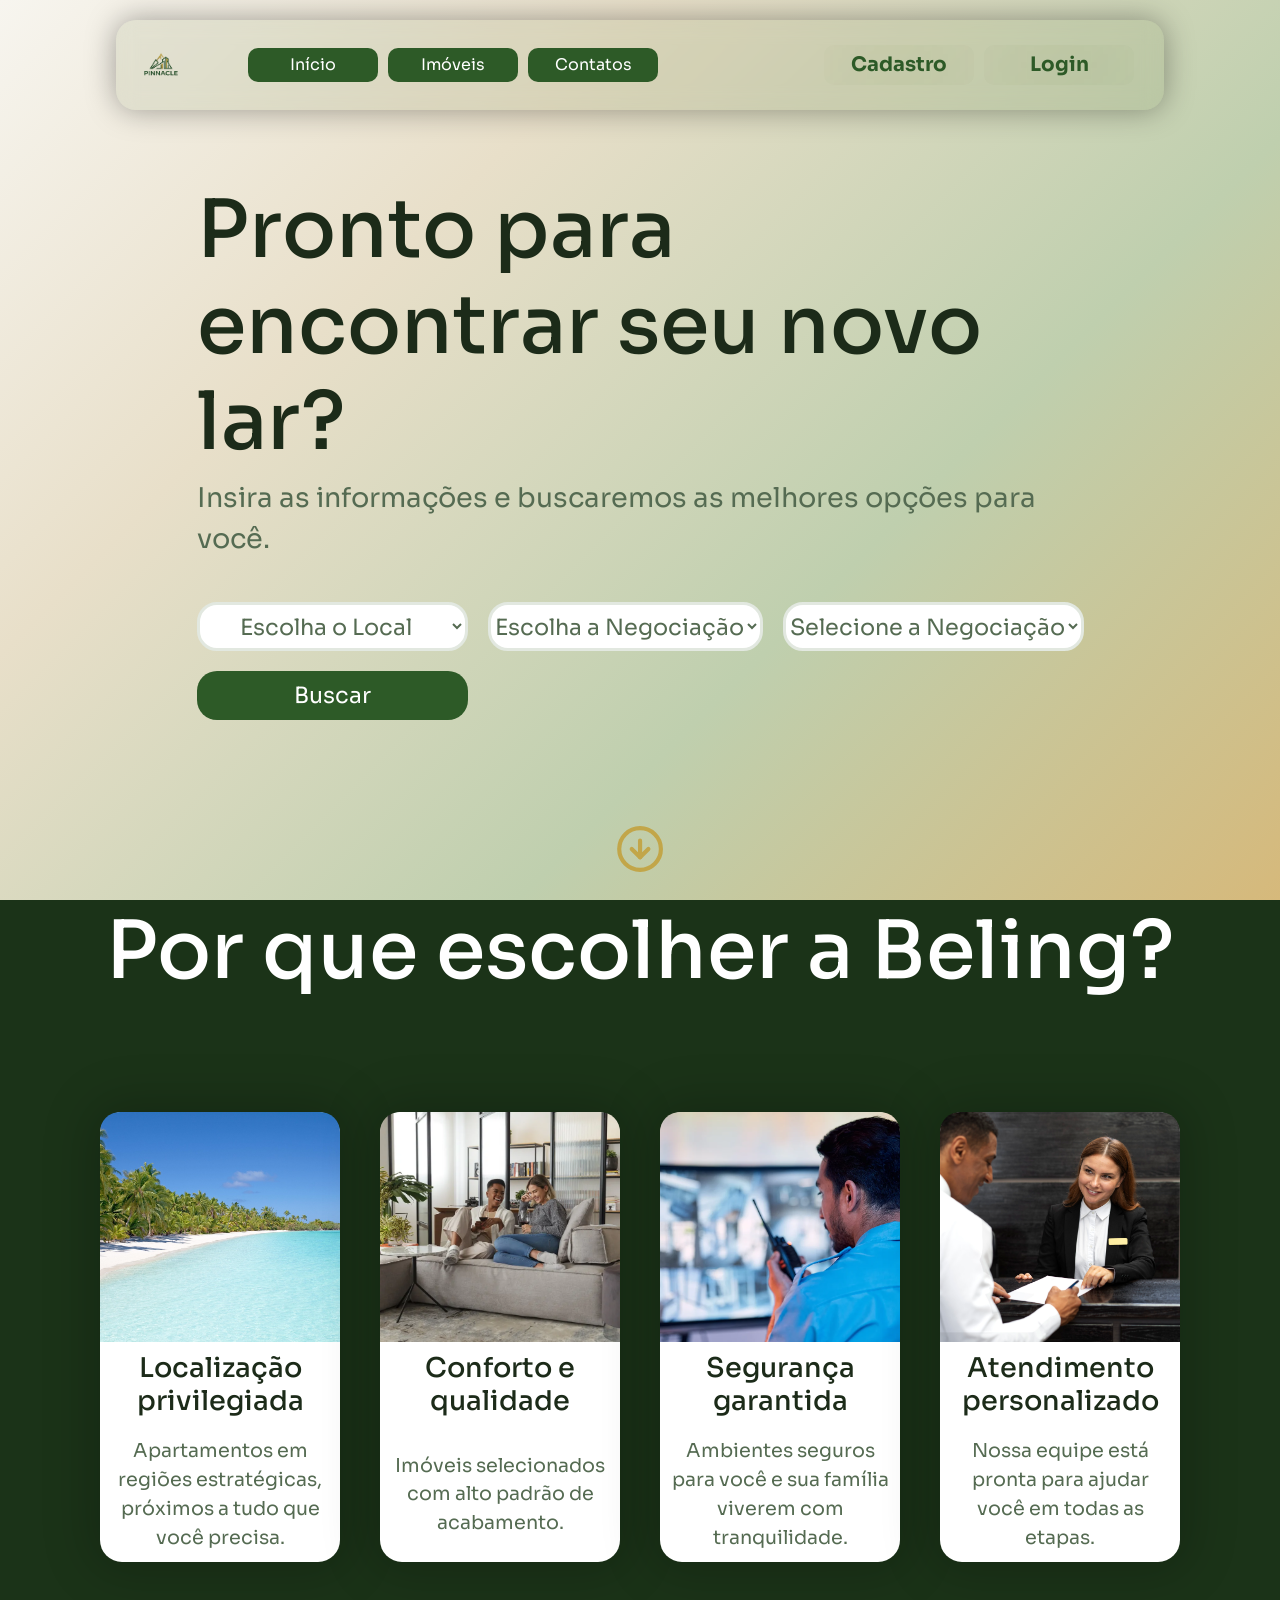
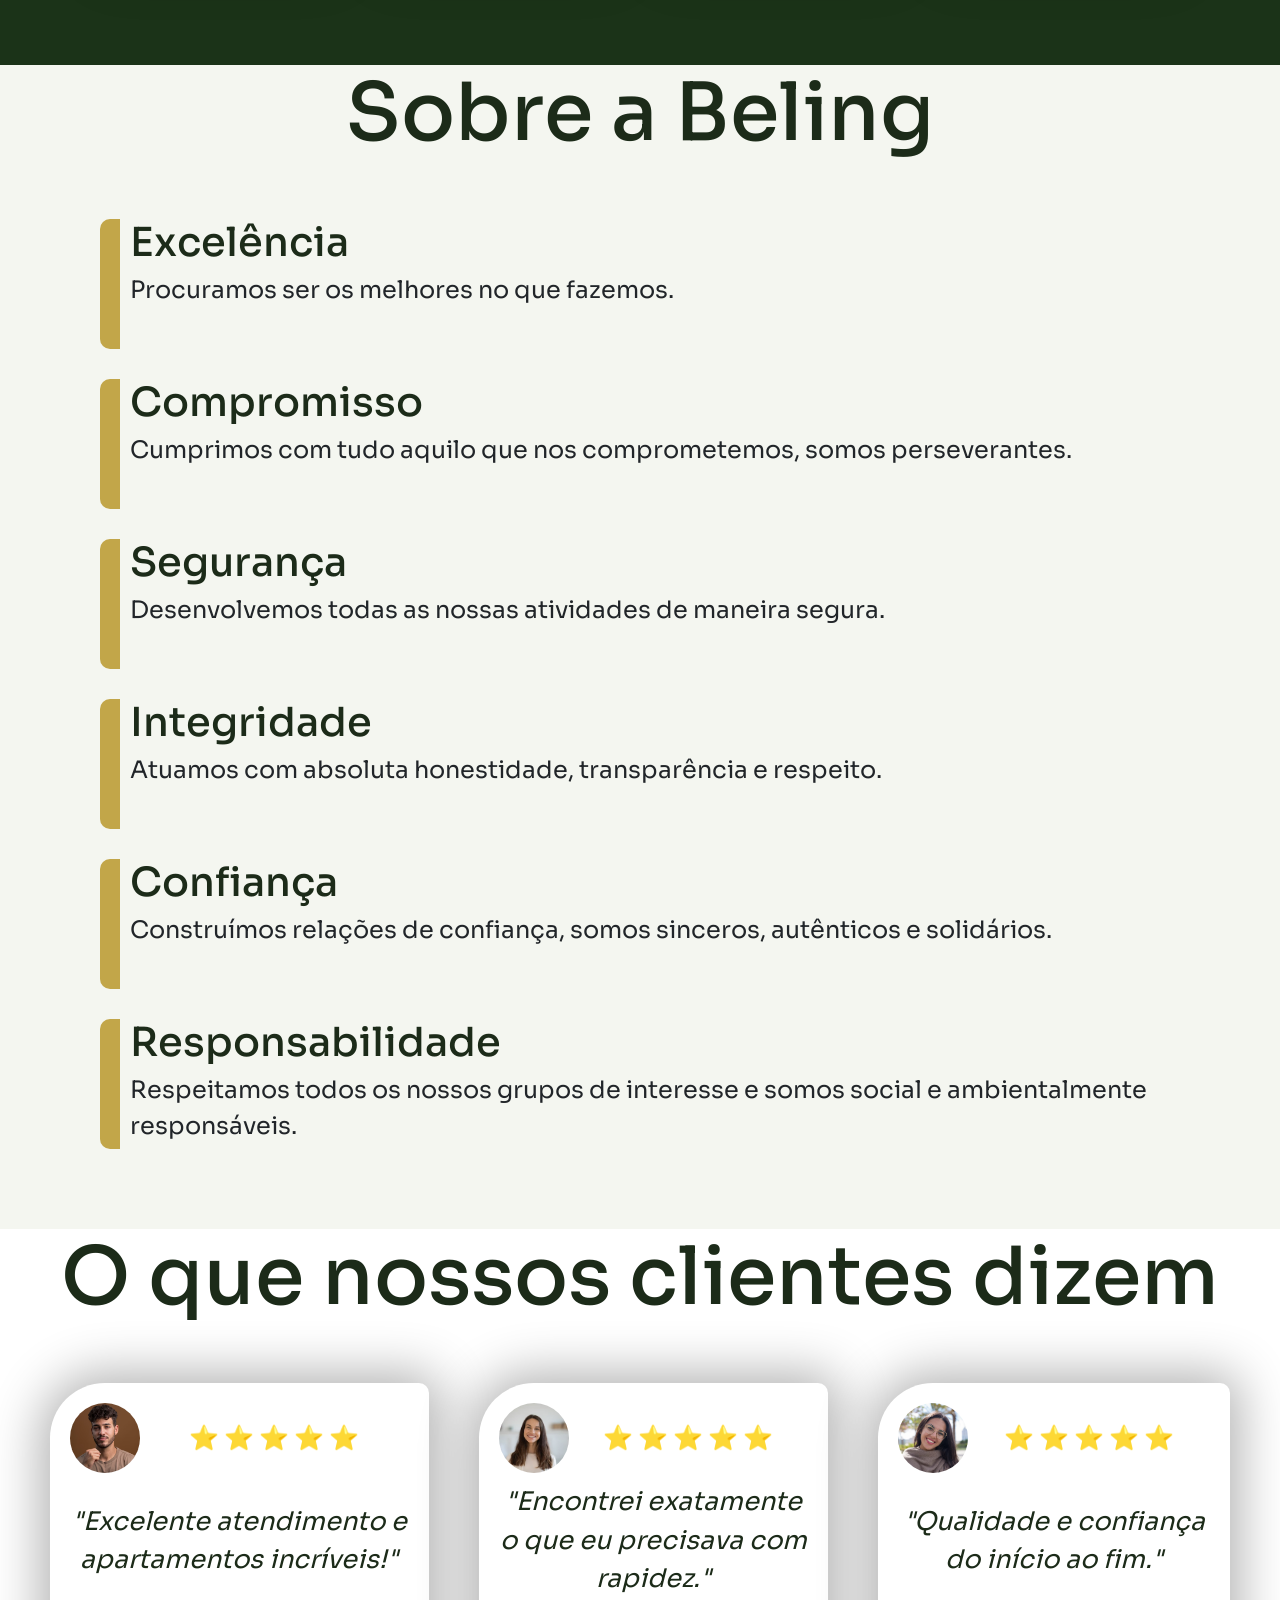
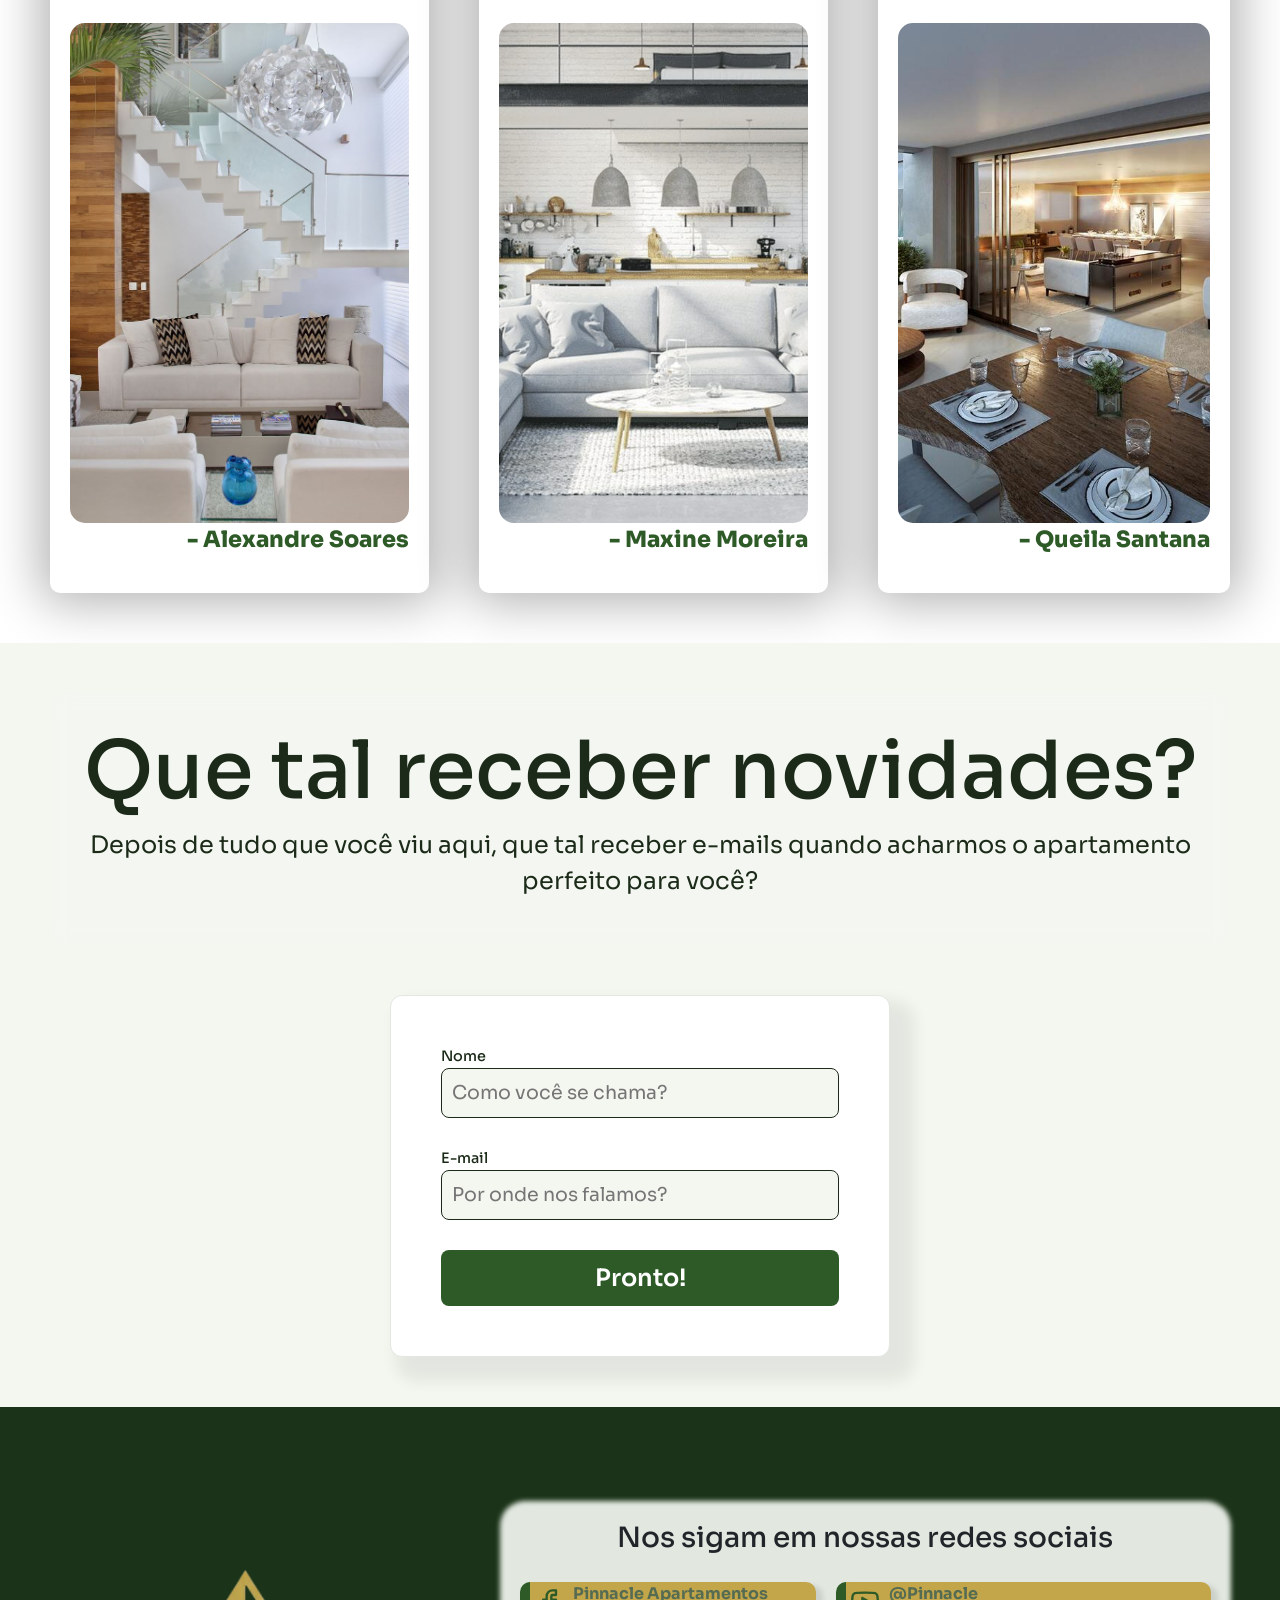
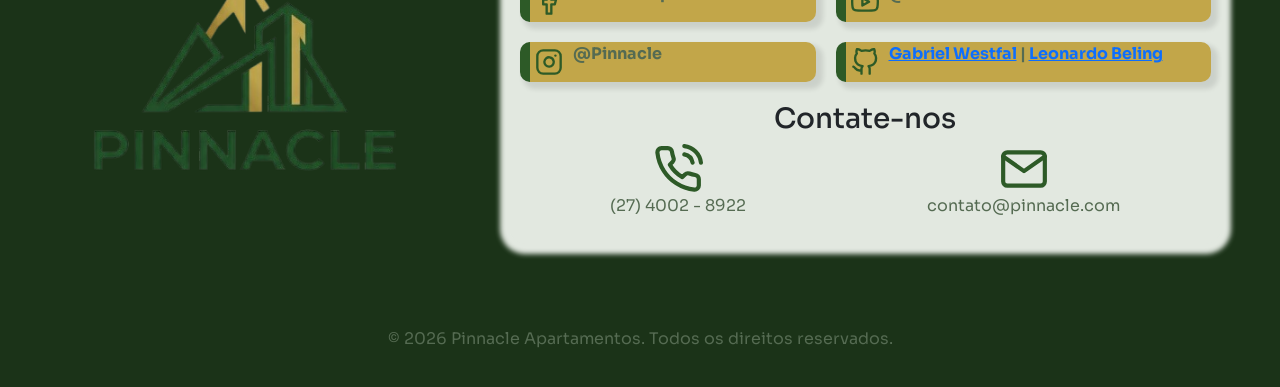
==== HTML/index.html @ 5e1071cd "Merge branch 'develop' into devGabriel" ====
<!DOCTYPE html>
<html lang="pt-BR">

<head>
    <meta charset="UTF-8">
    <meta name="viewport" content="width=device-width, initial-scale=1.0">
    <link rel="stylesheet" href="../css/estiloGlobal.css">
    <link rel="stylesheet" href="../css/index.css">
    <title>Beling Apartamentos</title>
    <link href="https://cdn.jsdelivr.net/npm/bootstrap@5.3.8/dist/css/bootstrap.min.css" rel="stylesheet" integrity="sha384-sRIl4kxILFvY47J16cr9ZwB07vP4J8+LH7qKQnuqkuIAvNWLzeN8tE5YBujZqJLB" crossorigin="anonymous">
</head>

<body>
    <header>
        <img src="../../assets/logo.png" alt="Logotipo Beling Apartamentos">
        <nav>
            <ul>
                <a href="index.html"><button>Início</button></a>
                <a href="realState.html"><button>Imóveis</button></a>
                <a href="contact.html"><button>Contatos</button></a>
            </ul>
            <ul>
                <a href="register.html"><button>Cadastro</button></a>
                <a href="login.html"><button>Login</button></a>
            </ul>
        </nav>
        <div class="nav-item dropdown menu">
            <img src="../assets/icons/menu.svg" alt="Seções" class="nav-link dropdown-toggle" role="button" data-bs-toggle="dropdown" aria-expanded="false">
          <ul class="dropdown-menu">
            <li><a class="dropdown-item" href="index.html">Início</a></li>
            <li><a class="dropdown-item" href="realState.html">Imóveis</a></li>
            <li><a class="dropdown-item" href="contact.html">Contatos</a></li>
            <li><a class="dropdown-item" href="about.html">Sobre</a></li>
            <li><hr class="dropdown-divider"></li>
            <li><a class="dropdown-item" href="register.html">Cadastro</a></li>
            <li><a class="dropdown-item" href="login.html">Login</a></li>
          </ul>
        </div>
    </header>
    <main>
        <section id="hero">
            <article>
                <h1>Pronto para encontrar seu novo lar?</h1>
                <p>Insira as informações e buscaremos as melhores opções para você.</p>
            </article>
            <form action="rental.html" method="get">
                <select name="localidade" id="localidade" required>
                    <option value="" disabled selected>Escolha o Local</option>
                    <option value="Santa Teresa">Santa Teresa</option>
                    <option value="Santa Maria de Jetibá">Santa Maria de Jetibá</option>
                </select>
                <select name="negociacao" id="sltNegociacao" required>
                    <option value="" disabled selected>Escolha a Negociação</option>
                    <option value="venda">Comprar</option>
                    <option value="aluguel">Alugar</option>
                </select>
                <select name="preco" id="sltPreco" required>
                    <option value="" disabled selected>Selecione a Negociação</option>
                </select>
                <input type="submit" value="Buscar">
            </form>
            <a href="#beneficios">
                <img src="../../assets/icons/seta-baixo.svg" alt="Ir para próxima seção">
            </a>

        </section>

        <!-- Benefícios -->
        <section id="beneficios">
            <h2>Por que escolher a Beling?</h2>
            <div>
                <article>
                    <img src="../assets/pictures/card1.jpg"
                        alt="Imagem de Localização estratégica">
                    <h3>Localização privilegiada</h3>
                    <p>Apartamentos em regiões estratégicas, próximos a tudo que você precisa.</p>
                </article>
                <article>
                    <img src="../assets/pictures/card2.webp"
                        alt="Imagem de Localização estratégica">
                    <h3>Conforto e qualidade</h3>
                    <p>Imóveis selecionados com alto padrão de acabamento.</p>
                </article>
                <article>
                    <img src="../assets/pictures/card3.webp"
                        alt="Imagem de Localização estratégica">
                    <h3>Segurança garantida</h3>
                    <p>Ambientes seguros para você e sua família viverem com tranquilidade.</p>
                </article>
                <article>
                    <img src="../assets/pictures/card4.jpg"
                        alt="Imagem de Localização estratégica">
                    <h3>Atendimento personalizado</h3>
                    <p>Nossa equipe está pronta para ajudar você em todas as etapas.</p>
                </article>
            </div>
        </section>

        <!-- Sobre -->
        <section id="sobre">
            <h2>Sobre a Beling</h2>
            <div>
                <article>
                    <h3>Excelência</h3>
                    <p>Procuramos ser os melhores no que fazemos.</p>
                </article>
                <article>
                    <h3>Compromisso</h3>
                    <p>Cumprimos com tudo aquilo que nos comprometemos, somos perseverantes.</p>
                </article>
                <article>
                    <h3>Segurança</h3>
                    <p>Desenvolvemos todas as nossas atividades de maneira segura.</p>
                </article>
                <article>
                    <h3>Integridade</h3>
                    <p>Atuamos com absoluta honestidade, transparência e respeito.</p>
                </article>
                <article>
                    <h3>Confiança</h3>
                    <p>Construímos relações de confiança, somos sinceros, autênticos e solidários.</p>
                </article>
                <article>
                    <h3>Responsabilidade</h3>
                    <p>Respeitamos todos os nossos grupos de interesse e somos social e ambientalmente responsáveis.</p>
                </article>
            </div>
        </section>

        <!-- Avaliações -->
        <section id="depoimentos">
            <h2>O que nossos clientes dizem</h2>
            <div>
                <article>
                    <span>&#11088; &#11088; &#11088; &#11088; &#11088;</span>
                    <img class="foto_perfil"
                        src="../assets/pictures/perfil1.avif"
                        alt="Foto Taylor Swift">
                    <p class="comment">"Excelente atendimento e apartamentos incríveis!"</p>
                    <img src="../assets/pictures/avaliacao1.jpg" class="fotos">
                    <p class="author"><strong>- Alexandre Soares</strong></p>
                </article>
                <article>
                    <span>&#11088; &#11088; &#11088; &#11088; &#11088;</span>
                    <img class="foto_perfil"
                        src="../assets/pictures/perfil2.jpg"
                        alt="Foto Kevin Hart">
                    <p class="comment">"Encontrei exatamente o que eu precisava com rapidez."</p>
                    <img src="../assets/pictures/avaliacao2.jpg" class="fotos">
                    <p class="author"><strong>- Maxine Moreira</strong></p>
                </article>
                <article>
                    <span>&#11088; &#11088; &#11088; &#11088; &#11088;</span>
                    <img class="foto_perfil"
                        src="../assets/pictures/perfil3.avif"
                        alt="Foto Ariana Grande">
                    <p class="comment">"Qualidade e confiança do início ao fim."</p>
                    <img src="../assets/pictures/avaliacao3.jpg" class="fotos">
                    <p class="author"><strong>- Queila Santana</strong></p>
                </article>
            </div>

        </section>

        <!-- Contato -->
        <section id="newsletter">
            <article>
                <h2>Que tal receber novidades?</h2>
                <p>Depois de tudo que você viu aqui, que tal receber e-mails quando acharmos o apartamento perfeito para
                    você?</p>

            </article>
            <form action="#">
                <div>
                    <label for="inNome">Nome</label>
                    <input type="text" name="nome" id="inNome" placeholder="Como você se chama?" required
                    >
                </div>
                <div>
                    <label for="inEmail">E-mail</label>
                    <input type="email" name="email" id="inEmail" placeholder="Por onde nos falamos?" required>
                </div>
                <input type="submit" value="Pronto!">
            </form>
        </section>
    </main>
    <footer>
        <img src="../assets/logo.png" alt="Logo Beling apartamentos">
        <section id="content">
            <article class="redes">
                <h3>Nos sigam em nossas redes sociais</h3>
                <div>
                    <img src="../assets/icons/facebook.svg" alt="Facebook">
                    <p>Pinnacle Apartamentos</p>
                </div>
                <div>
                    <img src="../assets/icons/youtube.svg" alt="Youtube">
                    <p>@Pinnacle</p>
                </div>
                <div>
                    <img src="../assets/icons/instagram.svg" alt="Instagram">
                    <p>@Pinnacle</p>
                </div>
                <div>
                    <img src="../assets/icons/github.svg" alt="GitHub">
                    <p><a href="https://github.com/gabrielwestfal">Gabriel Westfal</a> | <a href="https://github.com/Lleozinnn">Leonardo Beling</a></p>
                </div>
            </article>
            <article class="contato">
                <h3>Contate-nos</h3>
                <div>
                    <img src="../assets/icons/phone-call.svg" alt="Telefone">
                    <p>(27) 4002 - 8922</p>
                </div>
                <div>
                    <img src="../assets/icons/mail.svg" alt="E-mail">
                    <p>contato@pinnacle.com</p>
                </div>
            </article>
        </section>
        <p>© 2026 Pinnacle Apartamentos. Todos os direitos reservados.</p>
    </footer>
    <script src="../js/index.js"></script>  
</body>

</html>
---- css/estiloGlobal.css ----
/* IMPORTAÇÕES E DEFINIÇÕES ESSENCIAIS */
@import url('https://fonts.googleapis.com/css2?family=Sora:wght@100..800&display=swap');
@import url('https://fonts.googleapis.com/css2?family=Basic&display=swap');
body {
    margin: 0;
    color: #2D2D2D;
    width: 100%;
    min-height: 100vh;
    position: relative;
}
* {
    font-family: "Sora";
}
:root {
    /* Cores de Marca (Baseadas no Logo) */
    --brand-primary: #2d5a27;      /* Verde assinatura profundo (sofisticado) */
    --brand-secondary: #c2a649;    /* Dourado/Bege elegante para destaques */
    --brand-light: #f4f6f0;        /* Off-white esverdeado muito claro (fundos principais) */
    
    /* Fundos Alternativos */
    --bg-dark: #1b3318;            /* Verde ultra-escuro para seções de grande impacto */
    --bg-card: #ffffff;            /* Branco puro para destacar os cards do fundo */

    /* Cores de Texto */
    --text-main: #1c2b19;          /* Verde quase preto para máxima legibilidade */
    --text-muted: #556b52;         /* Verde acinzentado para parágrafos e subtítulos */
    --text-light: #ffffff;         /* Texto branco para fundos escuros */

    /* Elementos Interativos e Bordas */
    --border-color: #e2e8e0;       /* Linhas e bordas sutis */
    --cta-hover: #22451d;          /* Variação do verde para estados de hover */
}
/* ESTILIZAÇÃO DO CABEÇALHO E SEUS ELEMENTOS */
header {
    background-color: #556b2f1a;
    box-shadow: 0 0 30px #00000059;
    margin-top: 20px;
    padding: 20px;
    width: calc(85% - 40px);
    display: flex;
    flex-direction: row;
    align-items: center;
    position: fixed;
    border-radius: 20px;
    backdrop-filter: blur(10px);
    left: 50%;
    transform: translate(-50%,0);
    justify-content: space-between;
    z-index: 2;
}
header img {
    height: 50px;
    margin-right: 30px;
}
.menu {
    display: none;
    margin: 0;
    cursor: pointer;
}
nav {
    display: flex;
    width: 100%;
    flex-direction: row;
    justify-content: space-between;
    align-items: center;
}
nav ul {
    display: flex;
    margin-bottom: 0;
}
nav ul button {
    margin-right: 10px;
    text-decoration: none;
    background-color: var(--brand-primary);
    border-radius: 10px;
    padding: 5px;
    color: var(--text-light);
    width: 130px;
    border: none;
}
nav ul:nth-child(2) button {
    color: var(--brand-primary);
    backdrop-filter: blur(40px);
    background-color: transparent;
    font-weight: 700;
    font-size: 15pt;
    width: 150px;
}
nav ul:nth-child(2) button:hover {
    color: var(--brand-light);
    background-color: var(--brand-primary);
}
nav ul:nth-child(1) button:hover {
    background-color: var(--text-muted);
}
/* Estilização do rodapé do site */
footer {
    background-color: var(--bg-dark);
    margin: 0;
    grid-column: 2;
    grid-row: 5;
    text-align: center;
    justify-items: center;
    align-items: center;
    padding: 20px;
    box-shadow: 20px, 20px, 40px, rgba(85, 107, 47, 0.5);
    backdrop-filter: blur(50px);
    display: grid;
    grid-template-columns: 1fr 2fr;
    grid-template-rows: repeat(2, auto);
}
footer p {
    grid-column: span 2;
    grid-row: 2;
    color: var(--text-muted);
}
footer img {
    grid-column: 1;
    grid-row: 1;
    height: 90%;
}
#content {
    display: grid;
    grid-column: 2;
    grid-row: 1;
    background-color: #e2e8e0;
    padding: 10px;
    width: 90%;
    border-radius: 15px;
    box-shadow: 0 0 5px 10px #e2e8e0;
    gap: 20px;
}
.redes {
    display: grid;
    grid-template-columns: repeat(2, auto);
    gap: 20px;
}
.redes h3 {
    grid-column: span 2;
}
.redes div {
    display: flex;
    flex-direction: row;
    align-items: center;
    border-left: 10px solid var(--brand-primary);
    border-radius: 10px;
    background-color: var(--brand-secondary);
    box-shadow: 5px 5px 5px 2px rgba(0, 0, 0, 0.103);
}
.redes div img {
    margin-left: 5px;
    height: 70%;
}
.redes div p {
    margin-left: 10px;
    font-weight: bold;
}
.contato {
    display: grid;
    grid-template-columns: repeat(2, auto);
    grid-template-rows: repeat(2);
}
.contato h3 {
    grid-column: span 2;
}
.contato div img {
    height: 50px;
}
@media (max-width: 1150px) {
    .menu {
        display: flex;
    }
    header nav {
        display: none;
    }
    footer {
        grid-template-columns: auto;
    }
    #content {
        grid-row: 2;
        grid-column: 1;
        margin: 0;
    }
    footer > p {
        grid-row: 3;
        margin-top: 50px;
        grid-column: 1;
    }
    footer {
        font-size: 9pt;
    }
    #content  article:nth-child(1) div img{
        height: auto;
        width: auto;
    }
}
---- css/index.css ----
/* DEFINIÇÃO DA MAIN, E VARIÁVEIS DE ESTILO ESSENCIAIS */
main {
    display: grid;
    grid-template-columns: 50px 1fr 50px;
}

:root {
    /* Definindo altura das seções */
    --hero-height: 100vh;
    --beneficios-height: 85vh;
    --sobre-height: 90vh;
    --depoimentos-height: 100vh;
    --contato-height: 80vh;

    /* Cores de Marca (Baseadas no Logo) */
    --brand-primary: #2d5a27;      /* Verde assinatura profundo (sofisticado) */
    --brand-secondary: #c2a649;    /* Dourado/Bege elegante para destaques */
    --brand-light: #f4f6f0;        /* Off-white esverdeado muito claro (fundos principais) */
    
    /* Fundos Alternativos (Para criar ritmo visual entre as seções de 100vh) */
    --bg-dark: #1b3318;            /* Verde ultra-escuro para seções de grande impacto */
    --bg-card: #ffffff;            /* Branco puro para destacar os cards do fundo */

    /* Cores de Texto */
    --text-main: #1c2b19;          /* Verde quase preto para máxima legibilidade */
    --text-muted: #556b52;         /* Verde acinzentado para parágrafos e subtítulos */
    --text-light: #ffffff;         /* Texto branco para fundos escuros */

    /* Elementos Interativos e Bordas */
    --border-color: #e2e8e0;       /* Linhas e bordas sutis */
    --cta-hover: #22451d;          /* Variação do verde para estados de hover */
}

/* ESTILIZAÇÃO DA HERO E SEUS ELEMENTOS */
#hero {
    display: grid;
    background: linear-gradient(135deg,
            #F7F5EF 0%,
            #E8DFC9 30%,
            #BFCFAE 65%,
            #D6B97B 100%);
    height: var(--hero-height);
    grid-column: span 3;
    grid-template-columns: 1fr 3fr 1fr;
    grid-template-rows: repeat(15, auto);
}

#hero article {
    grid-template-columns: 1;
    grid-template-rows: 1;
    grid-column: 2;
    grid-row: 8;
}

#hero form {
    display: grid;
    gap: 20px;
    grid-template-columns: 2fr 3fr 1fr;
    grid-column: 2;
    grid-row: 9;
}

#hero form * {
    border-radius: 20px;
    border: none;
    text-align: center;
    font-size: 1.4rem;
    background-color: var(--bg-card);
    color: var(--text-muted);
    border: 3px solid var(--border-color);
    outline: none;
}
#hero form input[type="submit"] {
    background-color: var(--brand-primary);
    color: var(--text-light);
    border: none;
}
#hero form input[type="submit"]:hover {
    background-color: var(--cta-hover);
}
#hero article h1 {
    font-size: 5em;
    color: var(--text-main);
}

#hero article p {
    font-size: 1.7em;
    color: var(--text-muted);
}
#hero a {
    display: grid;
    grid-column: span 3;
    grid-row: 14;
    border: none;
    justify-items: center;
    background-color: transparent;
}
#hero a img {
    height: 100%;
    rotate: 90deg;
}
/* ESTILIZAÇÃO DOS BENEFÍCIOS E SEUS ELEMENTOS */
#beneficios {
    display: grid;
    grid-column: span 3;
    width: 100%;
    place-items: center;
    place-items: center;
    background: radial-gradient();
    min-height: var(--beneficios-height);
    background-color: var(--bg-dark);
}

#beneficios h2 {
    font-size: 5em;
    text-align: center;
    color: var(--text-light);
}

#beneficios div {
    margin: 100px;
    display: grid;
    grid-column: 1;
    grid-template-columns: repeat(4, 1fr);
    grid-template-rows: auto;
    /* background-color: #74974e; */
    gap: 40px;
}

#beneficios div article {
    text-align: center;
    background-color: var(--bg-card);
    border-radius: 22px;
    display: grid;
    grid-template-columns: 100%;
    grid-template-rows: 230px auto auto;
    max-width: 410px;
    box-shadow: 0 0 50px 10px rgba(0, 0, 0, 0.2);
}

#beneficios div article h3 {
    margin: 10px;
    font-size: 1.7em;
    color: var(--text-main);
}

#beneficios div article p {
    margin: 10px;
    font-size: 1.2em;
    color: var(--text-muted);
}

#beneficios div article img {
    width: 100%;
    height: 100%;
    object-fit: cover;
    border-top-left-radius: 20px;
    border-top-right-radius: 20px;
}

/* ESTILIZAÇÃO DA SEÇÃO SOBRE E SEUS ELEMENTOS */
#sobre {
    grid-column: span 3;
    display: grid;
    grid-template-columns: 50px auto 50px;
    grid-template-rows: auto 1fr;
    min-height: var(--sobre-height);
    background-color: var(--brand-light);
}

#sobre h2 {
    grid-column: span 3;
    grid-row: 1;
    text-align: center;
    font-size: 5em;
    color: var(--text-main);
}

#sobre div {
    width: 100%;
    grid-column: 2;
    display: grid;
    grid-template-columns: 1;
    grid-template-rows: repeat(6, 1fr);
    margin: 50px;
}

#sobre div article {
    padding-left: 10px;
    border-left: 20px solid var(--brand-secondary);
    margin-bottom: 30px;
    border-top-left-radius: 10px;
    border-bottom-left-radius: 10px;
}

#sobre div article p {
    margin: 0;
    text-align: start;
    margin-bottom: 5px;
    font-size: 1.5em;
    columns: var(--text-muted);
}

#sobre div article h3 {
    font-size: 2.5em;
    margin: 0;
    text-align: start;
    margin-bottom: 5px;
    color: var(--text-main);
}

/* ESTILIZAÇÃO DEPOIMENTOS E SEUS ELEMENTOS */
#depoimentos {
    grid-column: span 3;
    display: grid;
    grid-template-columns: auto;
    grid-template-rows: auto;
    min-height: var(--depoimentos-height)
}

#depoimentos h2 {
    display: grid;
    font-size: 5em;
    grid-row: 1;
    text-align: center;
    align-items: center;
    color: var(--text-main);
}

#depoimentos div {
    grid-row: 2;
    display: grid;
    height: auto;
    grid-template-columns: repeat(3, minmax(auto, 800px));
    grid-template-rows: auto;
    align-items: center;
    justify-self: center;
    gap: 50px;
    margin: 50px;
}

#depoimentos div article {
    background-color: var(--bg-card);
    padding: 20px;
    border-radius: 10px;
    border-top-left-radius: 55px;
    display: grid;
    align-items: center;
    grid-template-columns: 70px auto;
    grid-template-rows: 70px 150px 500px 50px;
    box-shadow: 0 0 50px 10px rgba(0, 0, 0, 0.3);
}

#depoimentos div article span {
    display: grid;
    grid-column: 2;
    grid-row: 1;
    align-items: center;
    justify-items: center;
    font-size: 1.5em;
}

.foto_perfil {
    height: 70px;
    width: 70px;
    grid-row: 1;
    grid-column: 1;
    object-fit: cover;
    border-radius: 50%;
}

.fotos {
    width: 100%;
    border-radius: 15px;
    object-fit: cover;
    grid-row: 3;
    height: 500px;
    grid-column: span 2;
}

.comment {
    grid-column: span 2;
    grid-row: 2;
    color: var(--text-main);
    font-style: italic;
    text-align: center;
    font-size: 1.6em;
}

.author {
    color: var(--brand-primary);
    font-weight: bold;
    grid-column: 2;
    grid-row: 4;
    text-align: end;
    font-size: 1.4em;
}

/* ESTILIZAÇÃO CONTATO E SEUS ELEMENTOS */
#newsletter {
    background-repeat: no-repeat;
    background-size: cover;
    background-position: center;
    background-image: url("https://i.pinimg.com/originals/3f/69/dd/3f69dd7616807bd619bca61c0aa90b0d.jpg");
    grid-column: span 3;
    display: grid;
    min-height: var(--contato-height);
    grid-template-rows: repeat(4, auto);
    place-items: center;
    text-align: center;
    background-color: var(--brand-light);
}
#newsletter article {
    grid-row: 2;
    color: var(--text-main);
    background-color: #f9fff927;
    backdrop-filter: blur(10px);
    margin: 50px;
    padding: 30px;
    border-radius: 15px;
}
#newsletter article p {
    font-size: 1.5em;
}
#newsletter article h2{
    font-size: 5em;
}
#newsletter form {
    grid-row: 3;
    display: flex;
    flex-direction:column;
    background-color: var(--bg-card);
    padding: 50px;
    border-radius: 12px;
    width: 50%;
    max-width: 500px;
    box-shadow: 15px 15px 15px 10px #00000011;
    border: 1px solid var(--border-color);
    gap: 30px;
    margin-bottom: 50px;
}
#newsletter form div label {
    color: var(--text-main);
    font-weight: 500;
    font-size: 0.9rem;
}
#newsletter form div {
    display: flex;
    flex-direction: column;
    width: 100%;
    text-align: start;
}
#newsletter form div input {
    background-color: var(--brand-light);
    border: 1px solid;
    border-radius: 8px;
    font-size: 1.19rem;
    padding: 10px;
    color: var(--text-main);
}
#newsletter form div input:focus {
    outline: none;
    border: 2px solid var(--brand-primary);
}
#newsletter form input[type="submit"] {
    background-color: var(--brand-primary);
    color: var(--text-light);
    font-weight: 600;
    border-radius: 8px;
    font-size: 1.5rem;
    padding: 10px;
    border: none;
}
#newsletter form input[type="submit"]:hover {
    background-color: var(--cta-hover);
    cursor: pointer;
}
/* Breakpoint - TABLET */
@media (max-width: 1150px) {
    main{
        font-size: 14px;
    }
    /* Beneficios */
    #beneficios div {
        grid-template-columns: repeat(2, 1fr);
        grid-template-rows: repeat(2, 1fr);
    }
    /* Sobre */
    #sobre {
        height: auto;
    }
    /* Depoimentos */
    #depoimentos {
        height: auto;
    }
    #depoimentos div {
        grid-template-columns: 100%;
        grid-template-rows: repeat(3, auto);
    }
}

/* Breakpoint - SMARTPHONE */
@media (max-width: 768px) {
    main{
        font-size: 12px;
    }
    #hero article {
        grid-column: span 3;
        margin: 5px;
        text-align: center;
    }

    #hero form {
        display: grid;
        grid-column: span 3;
        grid-template-columns: 1fr;
        grid-template-rows: repeat(3, 1fr);
        margin: 10px;
    }

    #hero form * {
        height: 55px;
    }
    /* Beneficios */
    #beneficios div {
        grid-template-columns: repeat(1, 1fr);
    }
    #beneficios {
        height: auto;
    }
    #sobre, #depoimentos {
        font-size: 8pt;
    }
    #sobre div {
        margin: 15px;
    }
    #newsletter article {
        margin: 10px;
    }
    #newsletter {
        font-size: 7pt;
    }
}
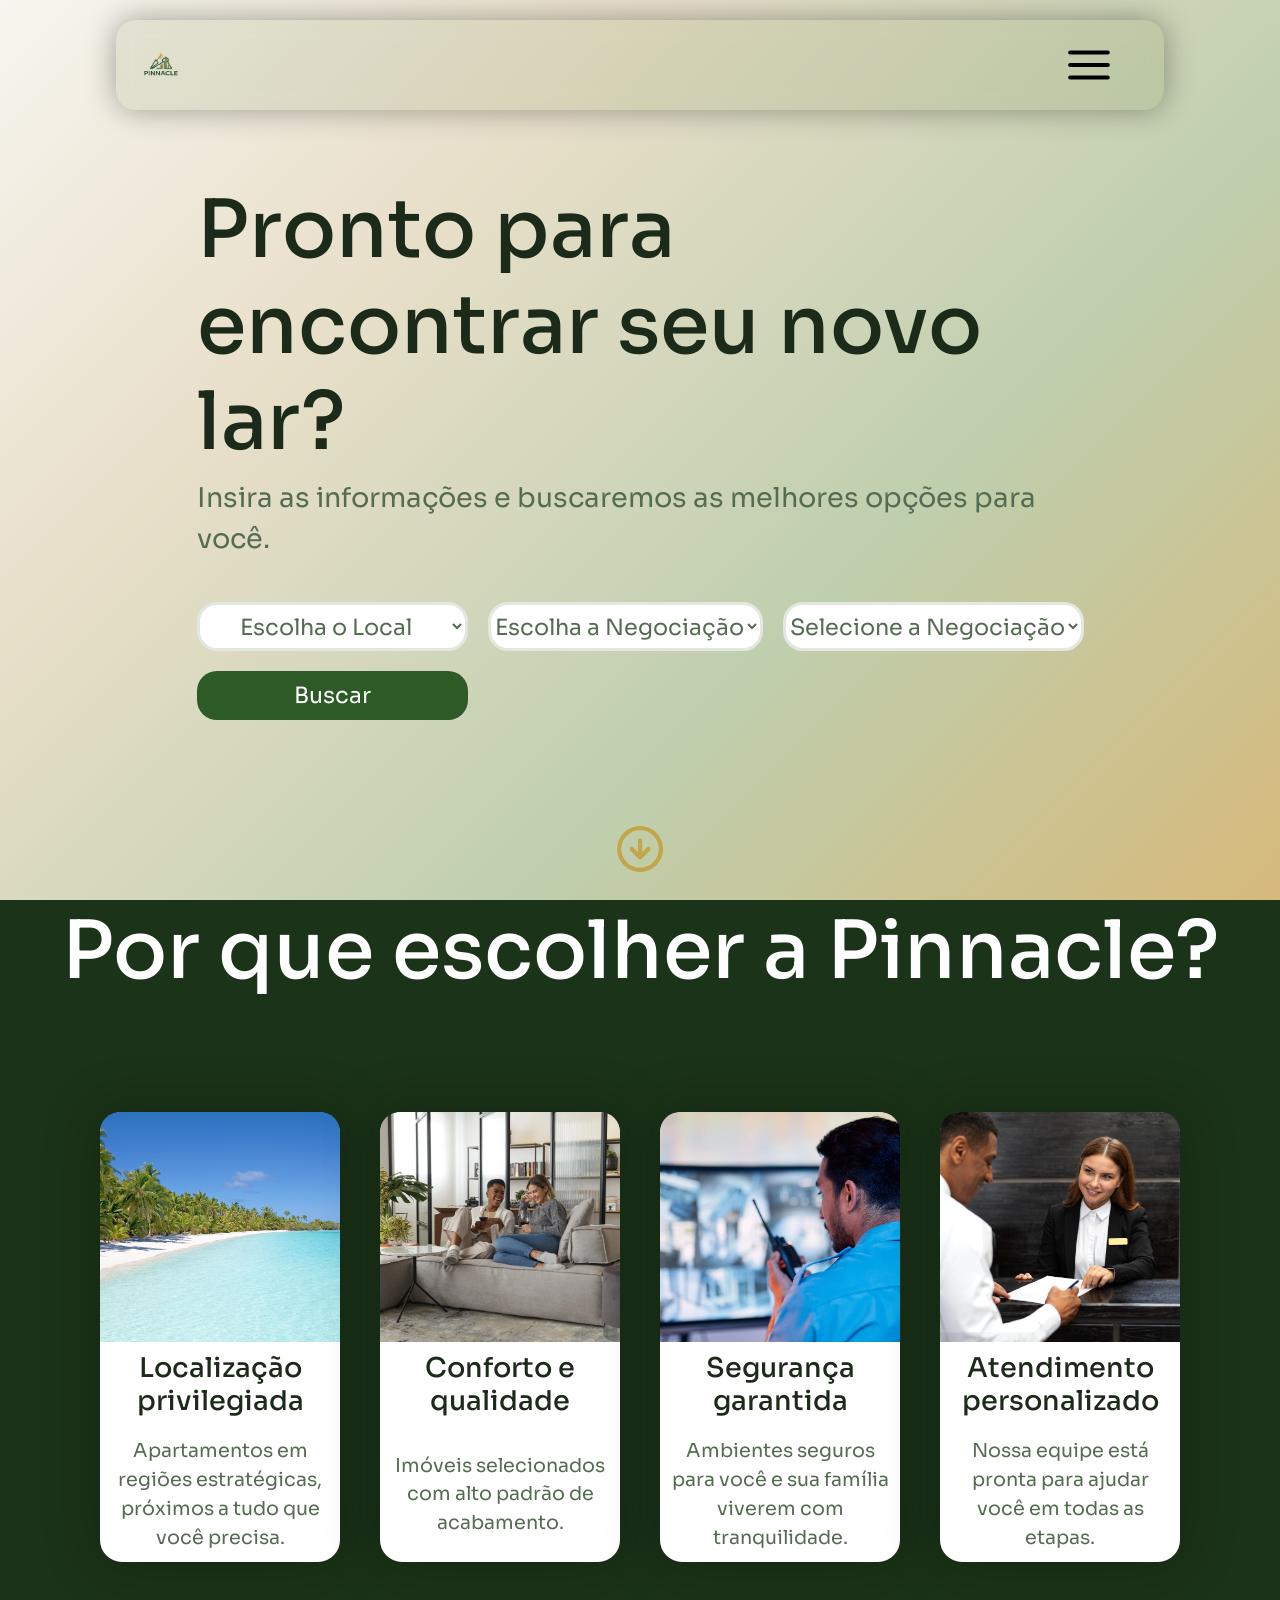
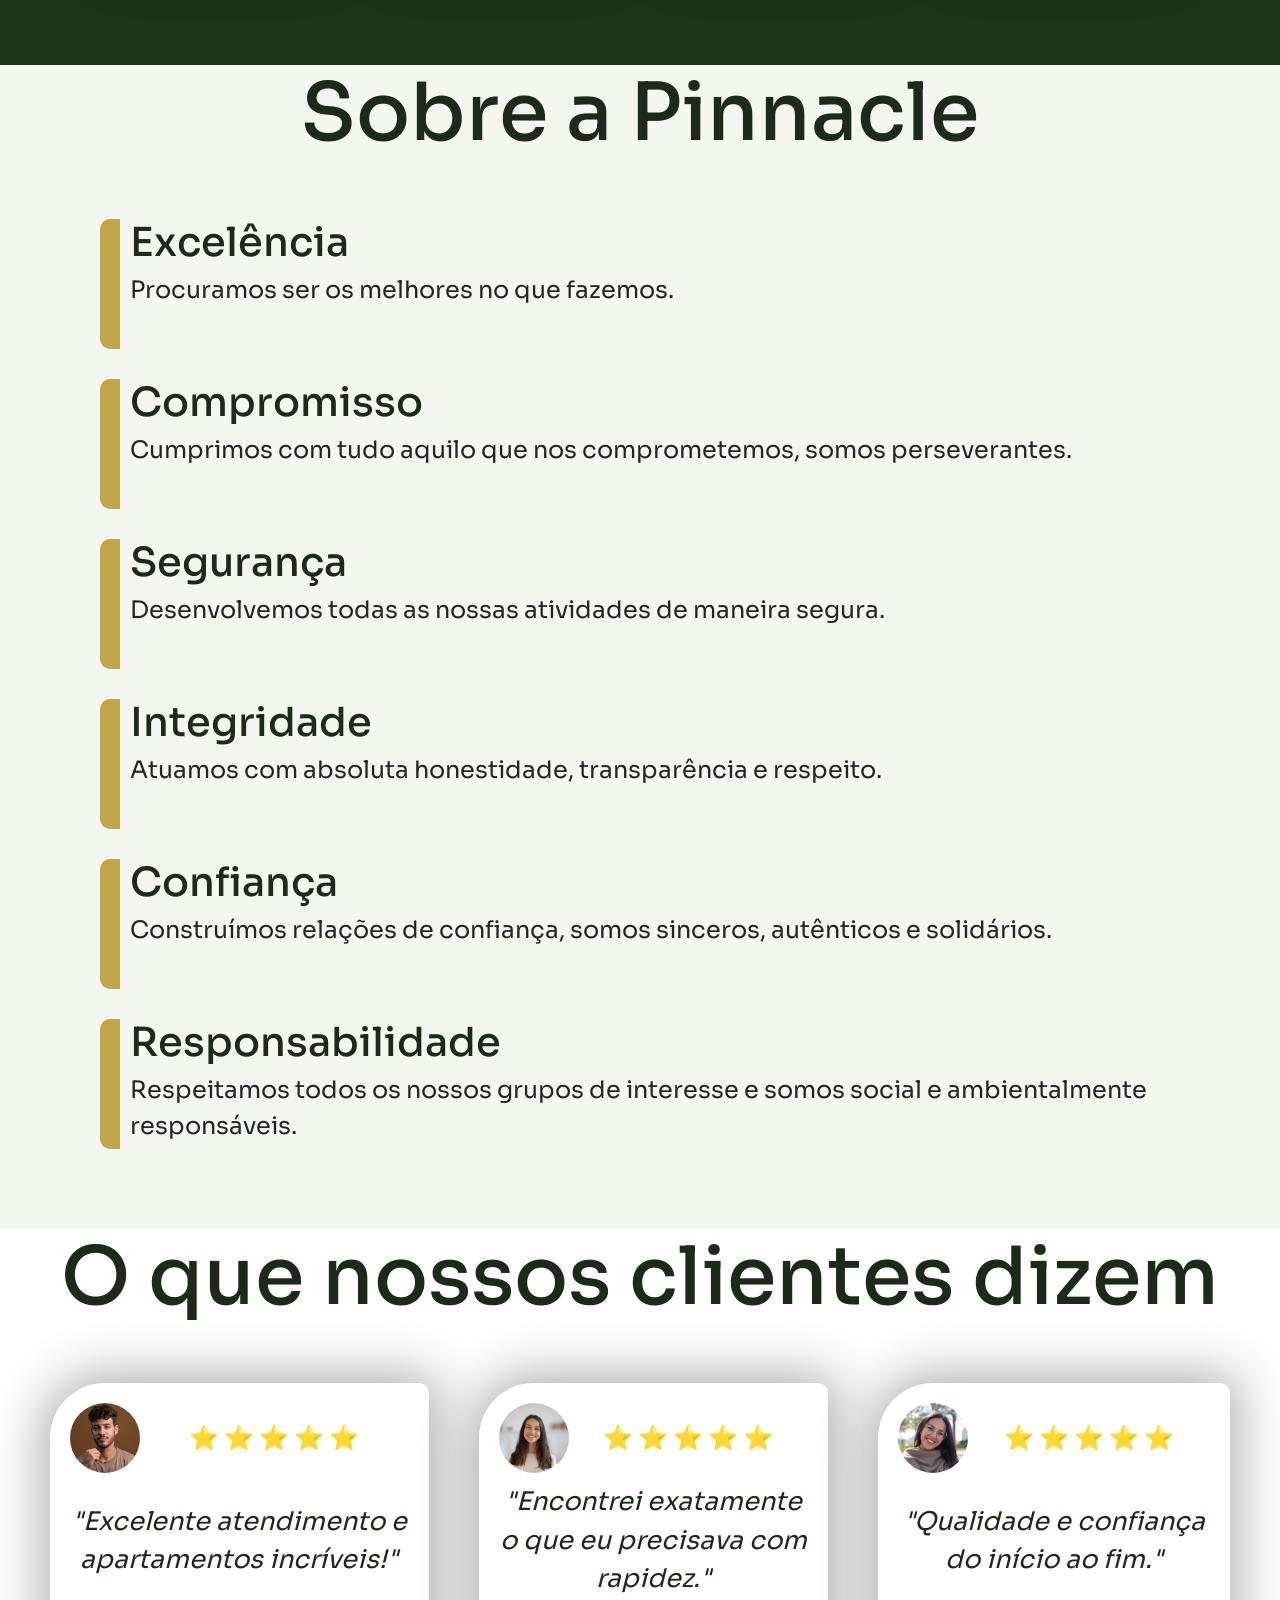
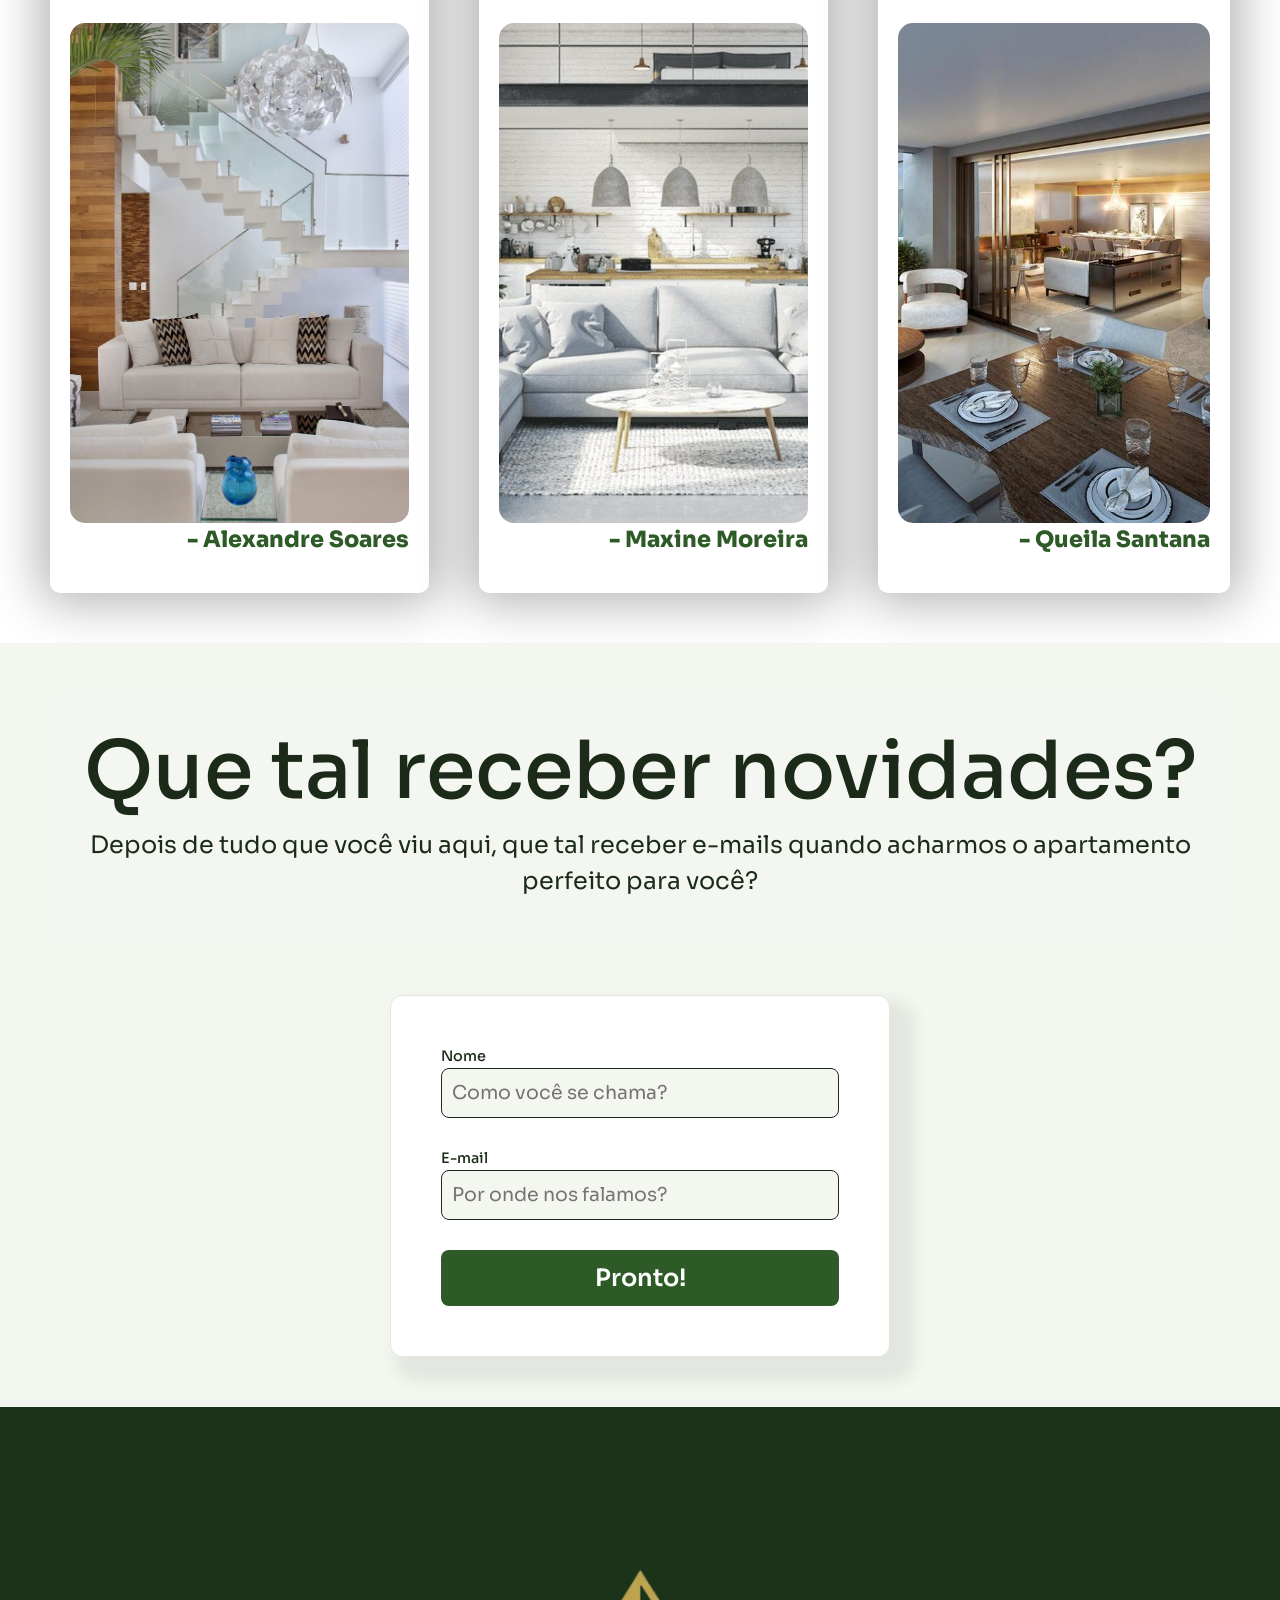
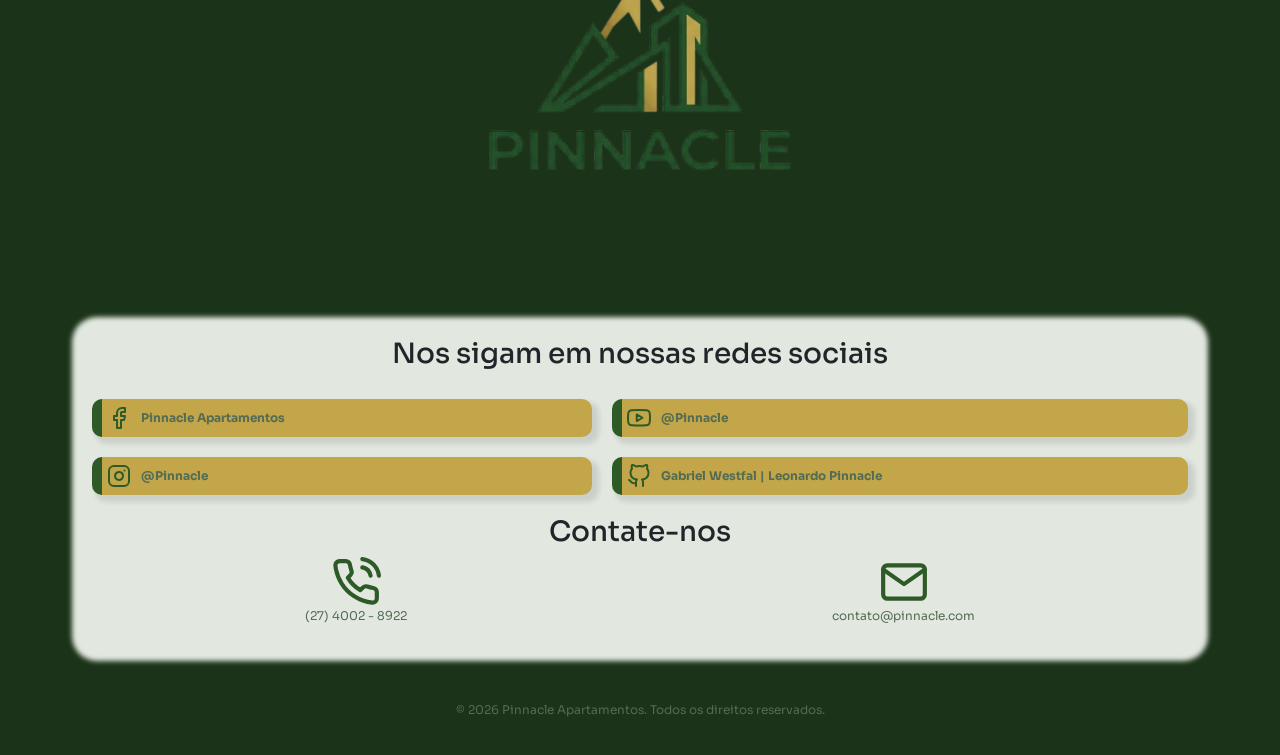
==== commit 309d9388: "Término da estruturação e estilização da página de contatos" ====
--- a/HTML/index.html
+++ b/HTML/index.html
@@ -6,13 +6,13 @@
     <meta name="viewport" content="width=device-width, initial-scale=1.0">
     <link rel="stylesheet" href="../css/estiloGlobal.css">
     <link rel="stylesheet" href="../css/index.css">
-    <title>Beling Apartamentos</title>
+    <title>Pinnacle Apartamentos</title>
     <link href="https://cdn.jsdelivr.net/npm/bootstrap@5.3.8/dist/css/bootstrap.min.css" rel="stylesheet" integrity="sha384-sRIl4kxILFvY47J16cr9ZwB07vP4J8+LH7qKQnuqkuIAvNWLzeN8tE5YBujZqJLB" crossorigin="anonymous">
 </head>
 
 <body>
     <header>
-        <img src="../../assets/logo.png" alt="Logotipo Beling Apartamentos">
+        <img src="../../assets/logo.png" alt="Logotipo Pinnacle Apartamentos">
         <nav>
             <ul>
                 <a href="index.html"><button>Início</button></a>
@@ -67,7 +67,7 @@
 
         <!-- Benefícios -->
         <section id="beneficios">
-            <h2>Por que escolher a Beling?</h2>
+            <h2>Por que escolher a Pinnacle?</h2>
             <div>
                 <article>
                     <img src="../assets/pictures/card1.jpg"
@@ -98,7 +98,7 @@
 
         <!-- Sobre -->
         <section id="sobre">
-            <h2>Sobre a Beling</h2>
+            <h2>Sobre a Pinnacle</h2>
             <div>
                 <article>
                     <h3>Excelência</h3>
@@ -185,7 +185,7 @@
         </section>
     </main>
     <footer>
-        <img src="../assets/logo.png" alt="Logo Beling apartamentos">
+        <img src="../assets/logo.png" alt="Logo Pinnacle apartamentos">
         <section id="content">
             <article class="redes">
                 <h3>Nos sigam em nossas redes sociais</h3>
@@ -203,7 +203,7 @@
                 </div>
                 <div>
                     <img src="../assets/icons/github.svg" alt="GitHub">
-                    <p><a href="https://github.com/gabrielwestfal">Gabriel Westfal</a> | <a href="https://github.com/Lleozinnn">Leonardo Beling</a></p>
+                    <p><a href="https://github.com/gabrielwestfal">Gabriel Westfal</a> | <a href="https://github.com/Lleozinnn">Leonardo Pinnacle</a></p>
                 </div>
             </article>
             <article class="contato">
@@ -220,7 +220,10 @@
         </section>
         <p>© 2026 Pinnacle Apartamentos. Todos os direitos reservados.</p>
     </footer>
-    <script src="../js/index.js"></script>  
+    <script src="../js/index.js"></script>
+    <script src="https://cdn.jsdelivr.net/npm/bootstrap@5.3.8/dist/js/bootstrap.bundle.min.js"
+        integrity="sha384-FKyoEForCGlyvwx9Hj09JcYn3nv7wiPVlz7YYwJrWVcXK/BmnVDxM+D2scQbITxI"
+        crossorigin="anonymous"></script>
 </body>
 
 </html>
--- a/css/estiloGlobal.css
+++ b/css/estiloGlobal.css
@@ -152,8 +152,13 @@
     height: 70%;
 }
 .redes div p {
-    margin-left: 10px;
-    font-weight: bold;
+    margin: 10px;
+    font-weight: bold; 
+    color: var(--text-muted);
+}
+.redes div p a{
+    text-decoration: none;
+    color: var(--text-muted);
 }
 .contato {
     display: grid;
@@ -166,7 +171,7 @@
 .contato div img {
     height: 50px;
 }
-@media (max-width: 1150px) {
+@media (max-width: 1300px) {
     .menu {
         display: flex;
     }
@@ -193,4 +198,10 @@
         height: auto;
         width: auto;
     }
+}
+@media (max-width: 768px) {
+    .redes {
+        display: flex;
+        flex-direction: column;
+    }
 }
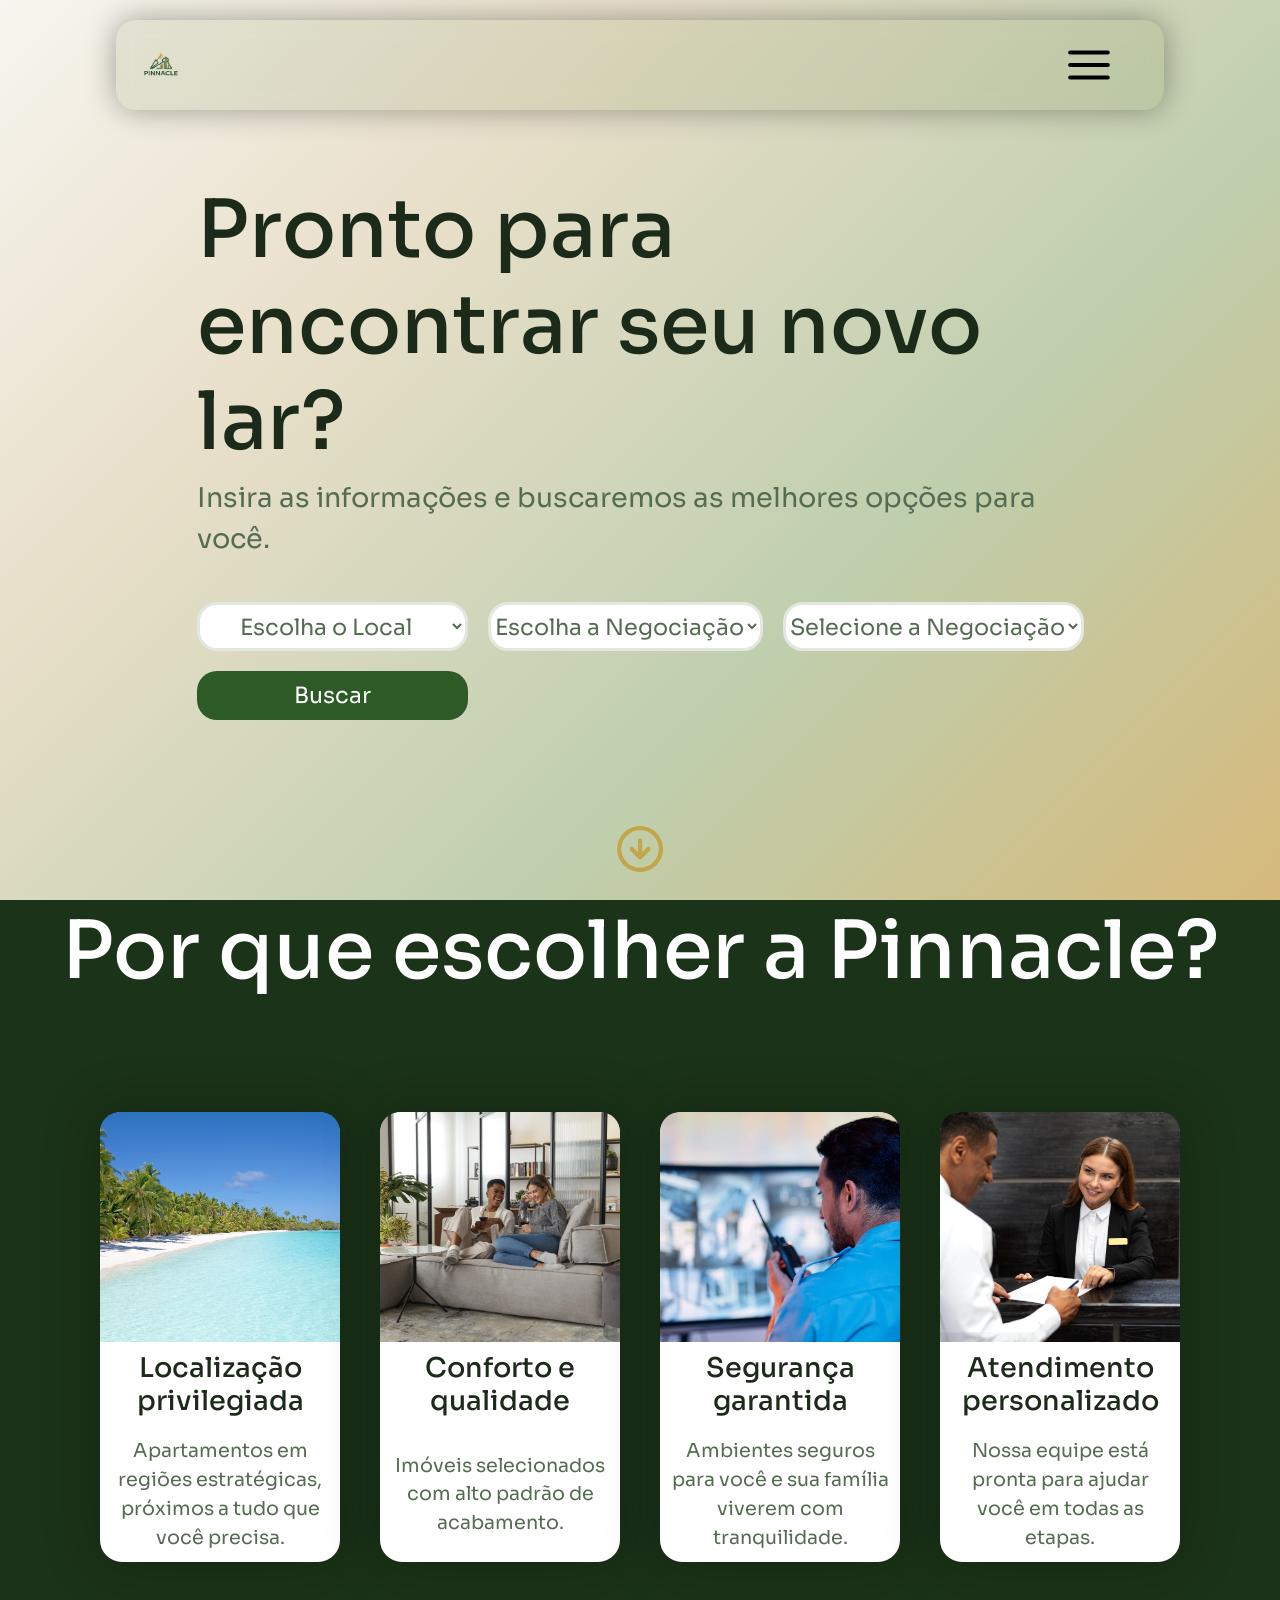
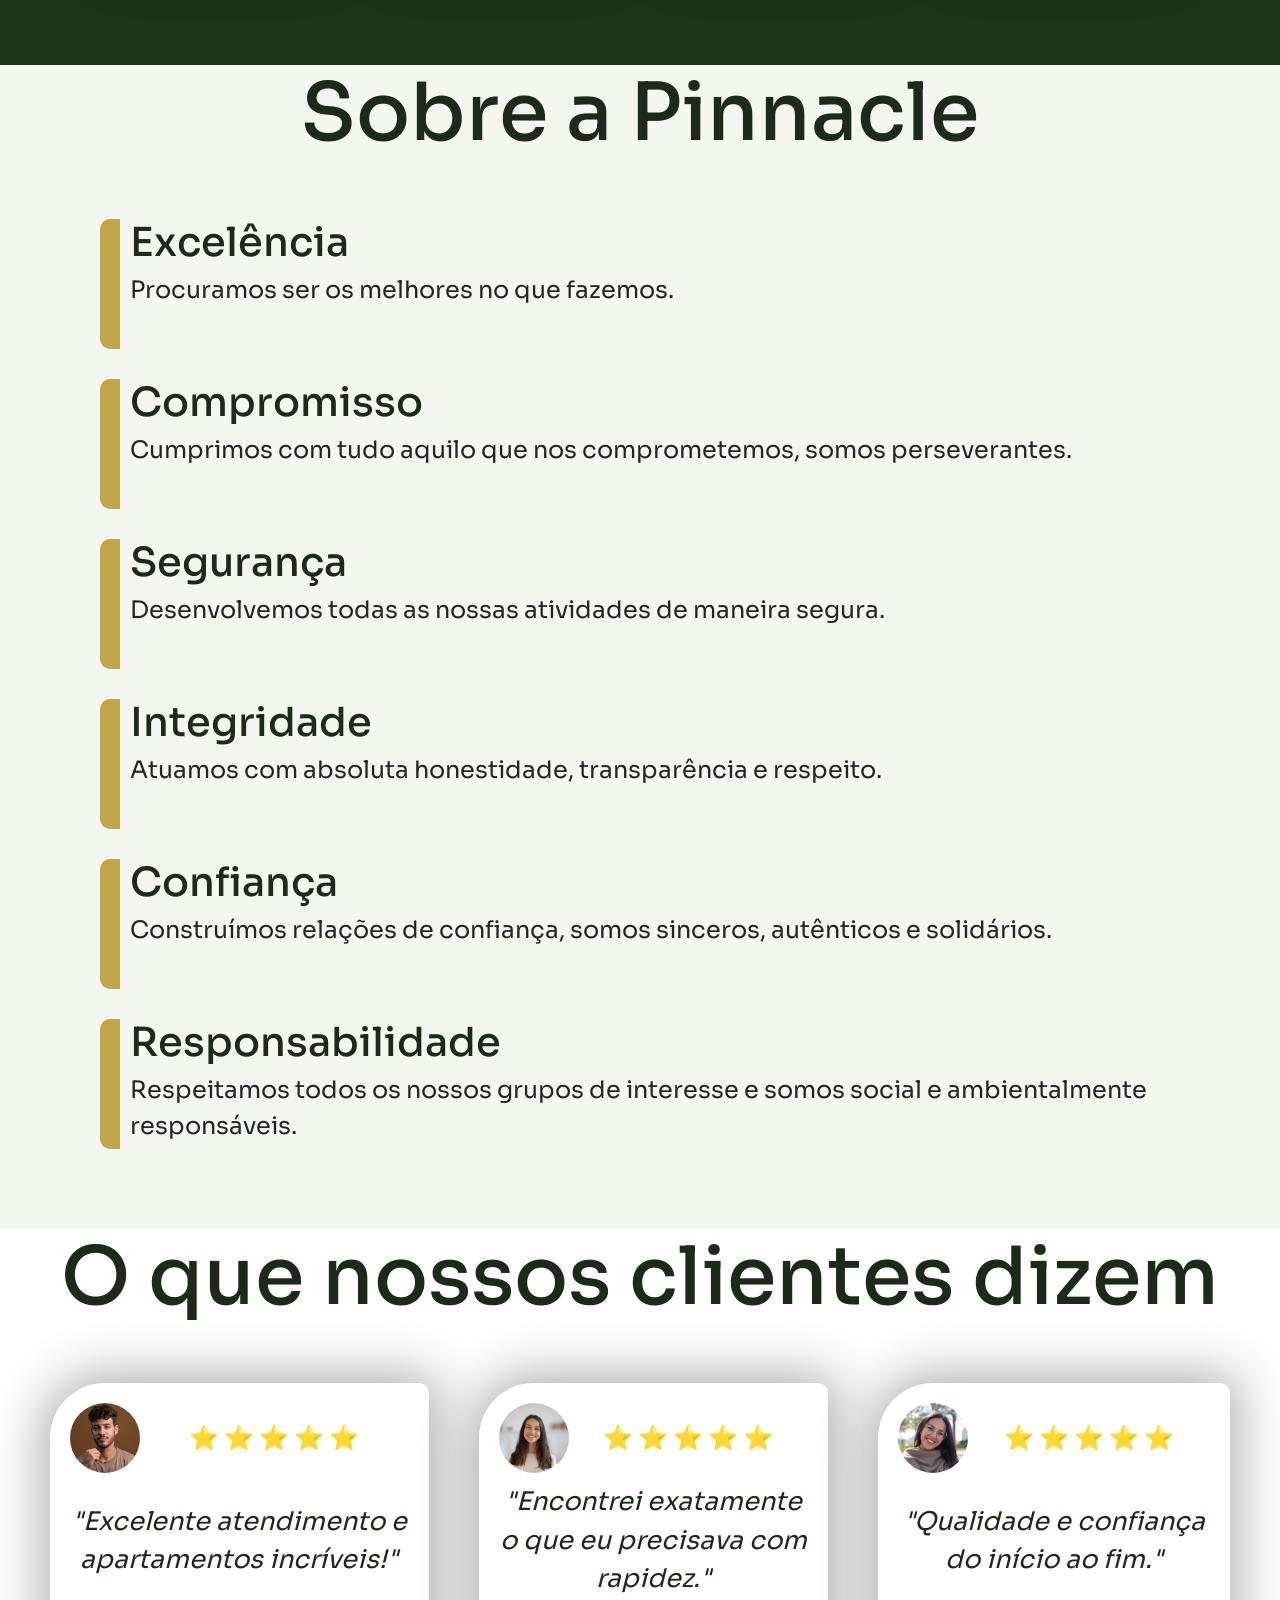
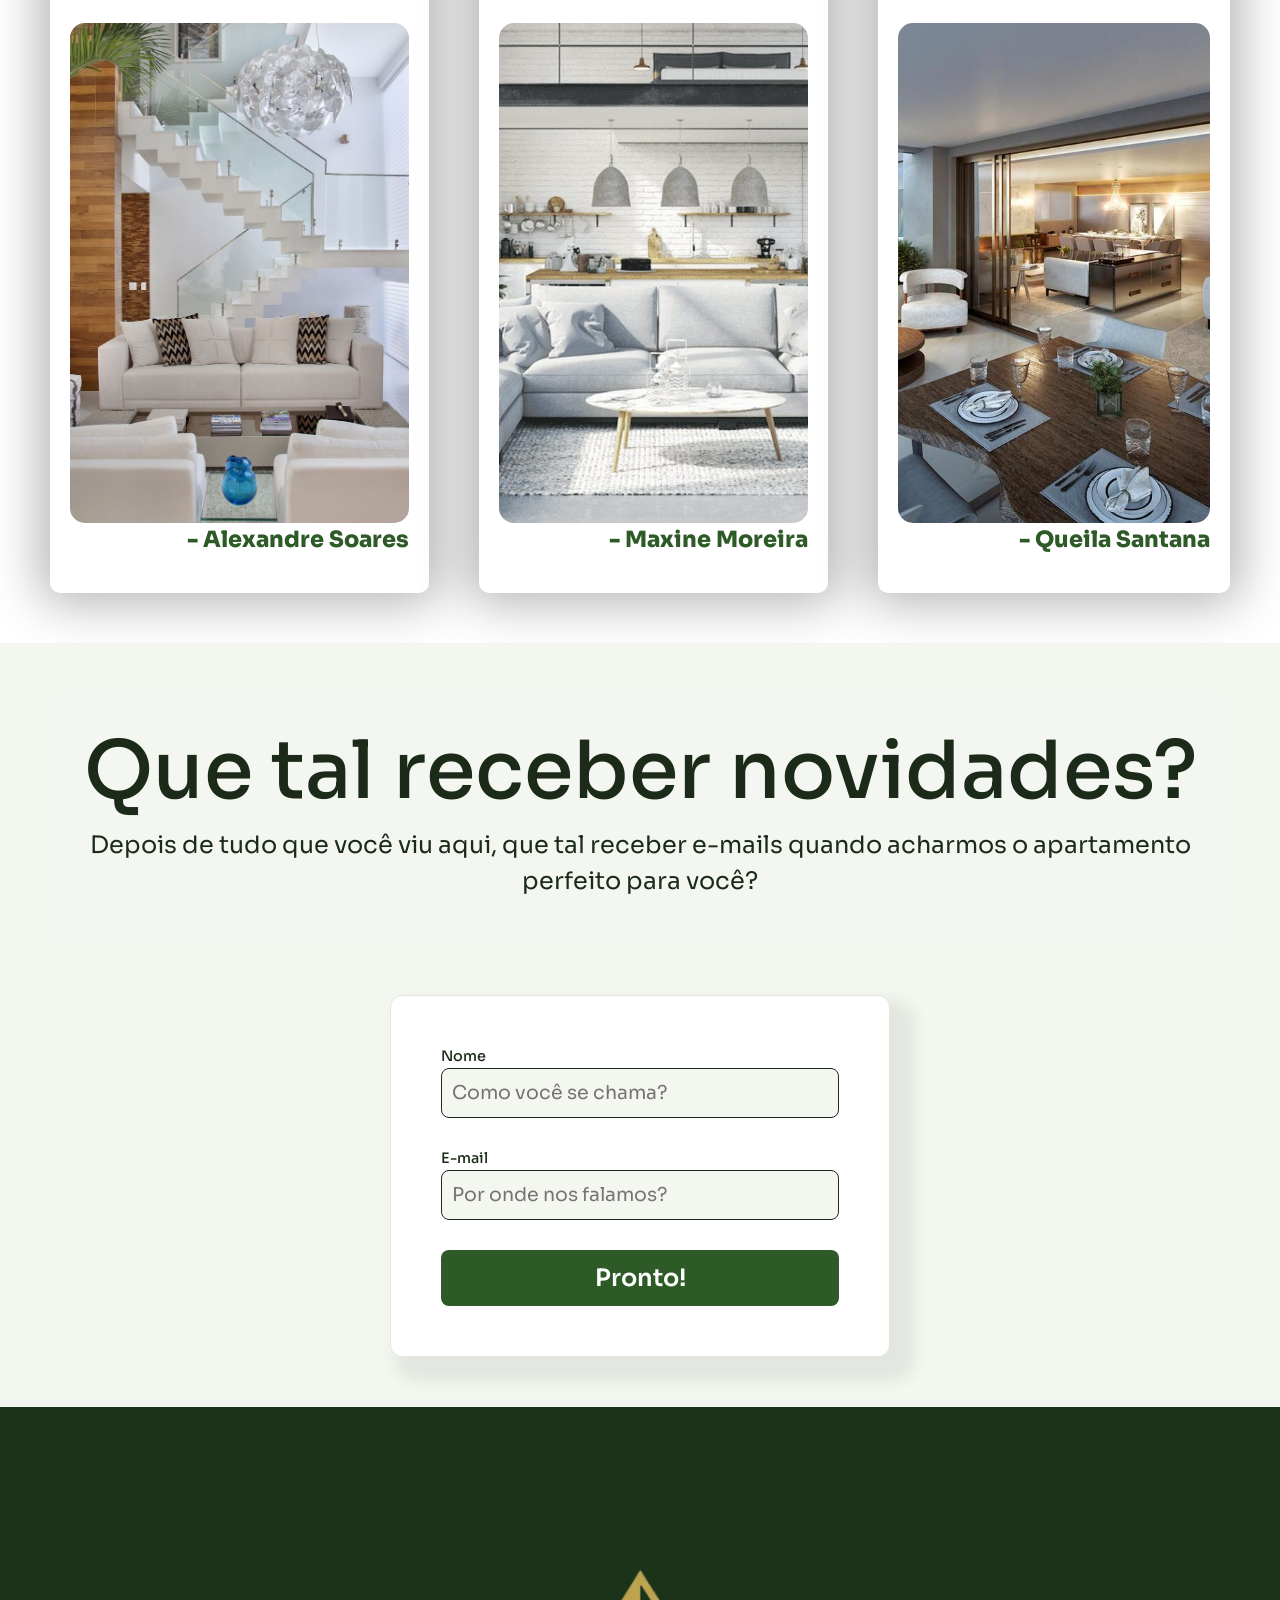
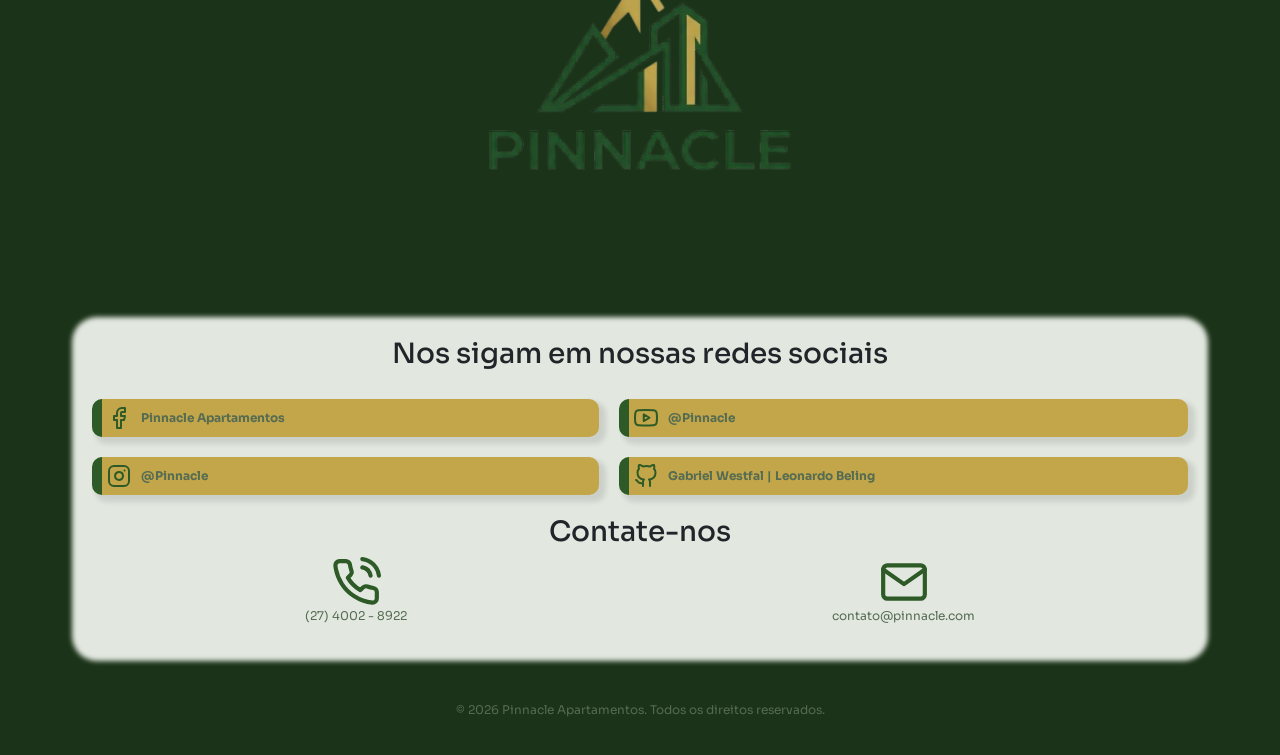
==== commit 8d96f3dc: "Finalização das estilizações do site (o site já está quase em versão final!)" ====
--- a/HTML/index.html
+++ b/HTML/index.html
@@ -16,24 +16,27 @@
         <nav>
             <ul>
                 <a href="index.html"><button>Início</button></a>
-                <a href="realState.html"><button>Imóveis</button></a>
+                <a href="sobre.html"><button>Sobre</button></a>
                 <a href="contact.html"><button>Contatos</button></a>
             </ul>
             <ul>
                 <a href="register.html"><button>Cadastro</button></a>
                 <a href="login.html"><button>Login</button></a>
+                <a href="apartment.html"><button>Restrito</button></a>
             </ul>
         </nav>
         <div class="nav-item dropdown menu">
             <img src="../assets/icons/menu.svg" alt="Seções" class="nav-link dropdown-toggle" role="button" data-bs-toggle="dropdown" aria-expanded="false">
           <ul class="dropdown-menu">
             <li><a class="dropdown-item" href="index.html">Início</a></li>
-            <li><a class="dropdown-item" href="realState.html">Imóveis</a></li>
+            
             <li><a class="dropdown-item" href="contact.html">Contatos</a></li>
             <li><a class="dropdown-item" href="about.html">Sobre</a></li>
             <li><hr class="dropdown-divider"></li>
             <li><a class="dropdown-item" href="register.html">Cadastro</a></li>
             <li><a class="dropdown-item" href="login.html">Login</a></li>
+            <li><hr class="dropdown-divider"></li>
+            <li><a class="dropdown-item" href="rental.html?preco=todos">Área restrita</a></li>
           </ul>
         </div>
     </header>
@@ -203,7 +206,7 @@
                 </div>
                 <div>
                     <img src="../assets/icons/github.svg" alt="GitHub">
-                    <p><a href="https://github.com/gabrielwestfal">Gabriel Westfal</a> | <a href="https://github.com/Lleozinnn">Leonardo Pinnacle</a></p>
+                    <p><a href="https://github.com/gabrielwestfal">Gabriel Westfal</a> | <a href="https://github.com/Lleozinnn">Leonardo Beling</a></p>
                 </div>
             </article>
             <article class="contato">
--- a/css/estiloGlobal.css
+++ b/css/estiloGlobal.css
@@ -171,6 +171,18 @@
 .contato div img {
     height: 50px;
 }
+#btSair {
+    padding: 10px;
+    z-index: 1;
+    margin: 10px;
+    border-radius: 10px;
+    border: 2px solid var(--text-muted);
+    background-color: var(--brand-primary);
+    color: var(--text-light);
+    position: fixed;
+    bottom: 20px;
+    right: 20px;
+}
 @media (max-width: 1300px) {
     .menu {
         display: flex;
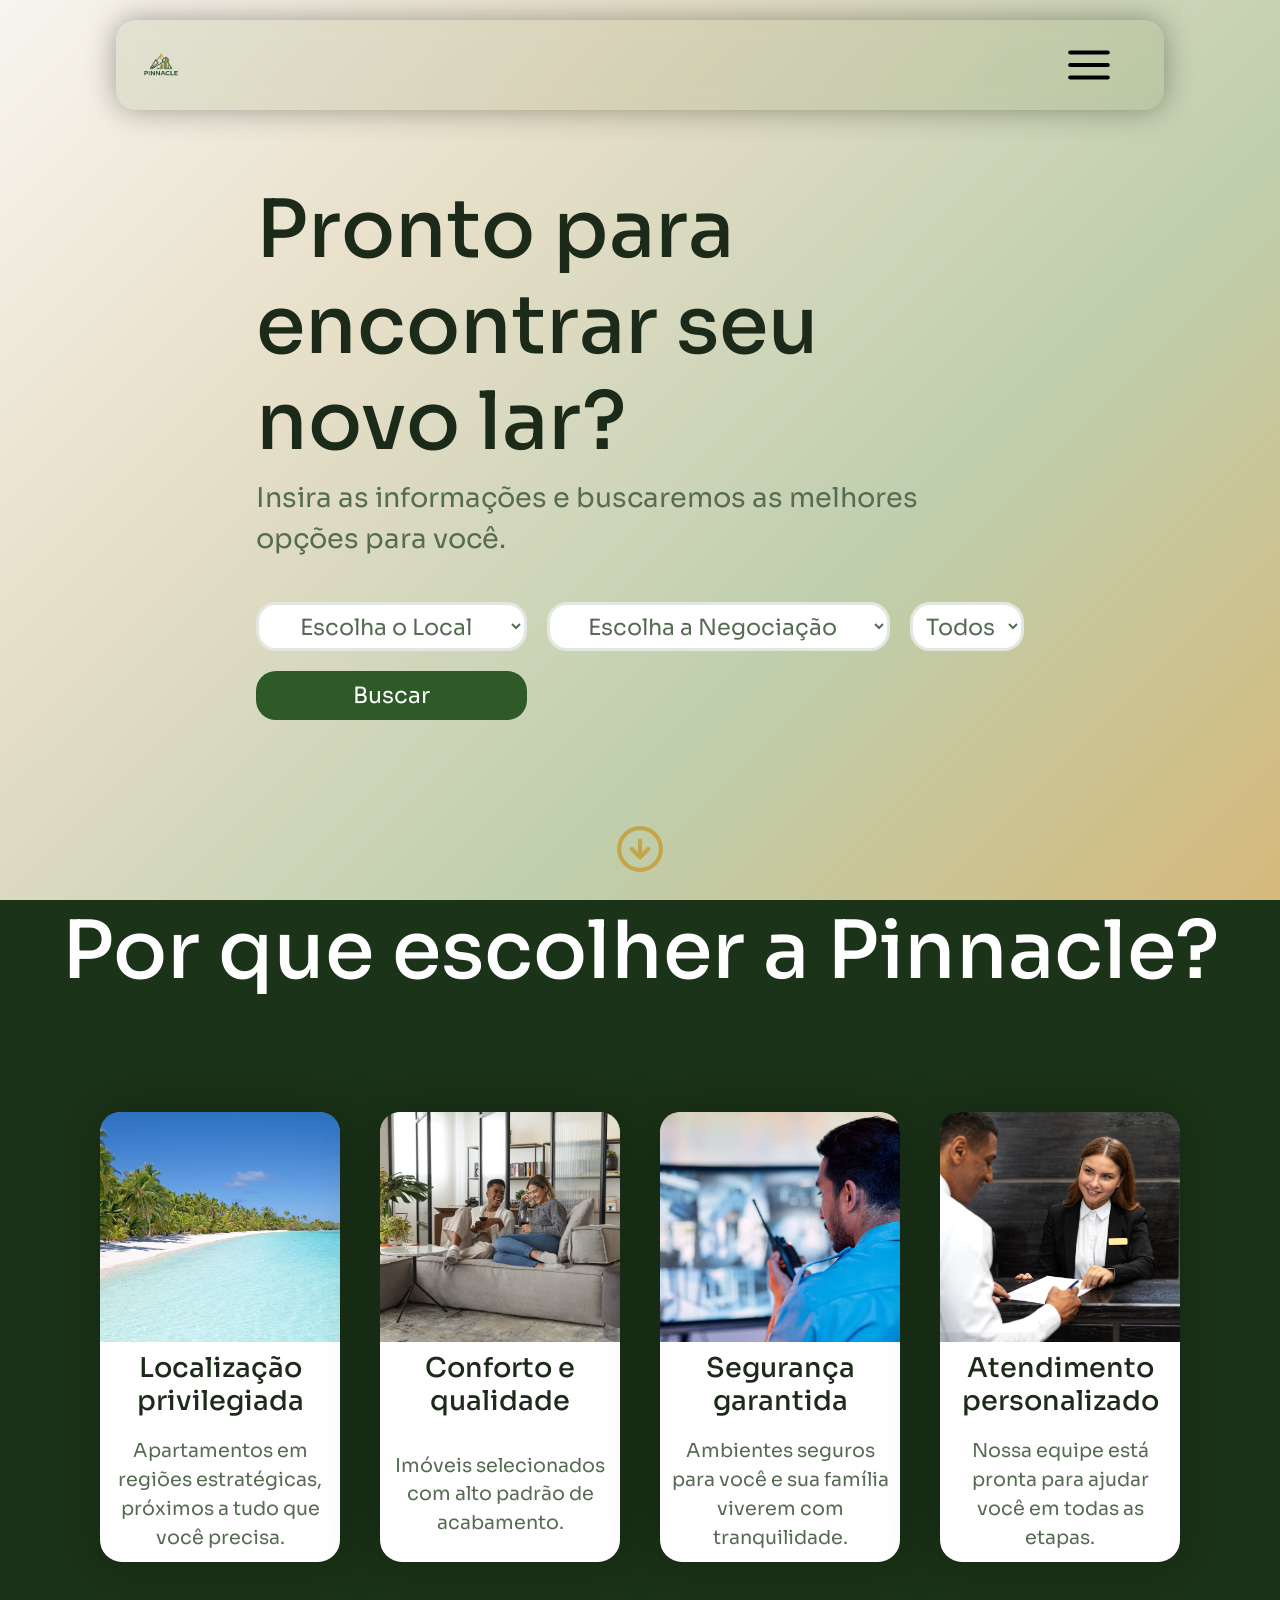
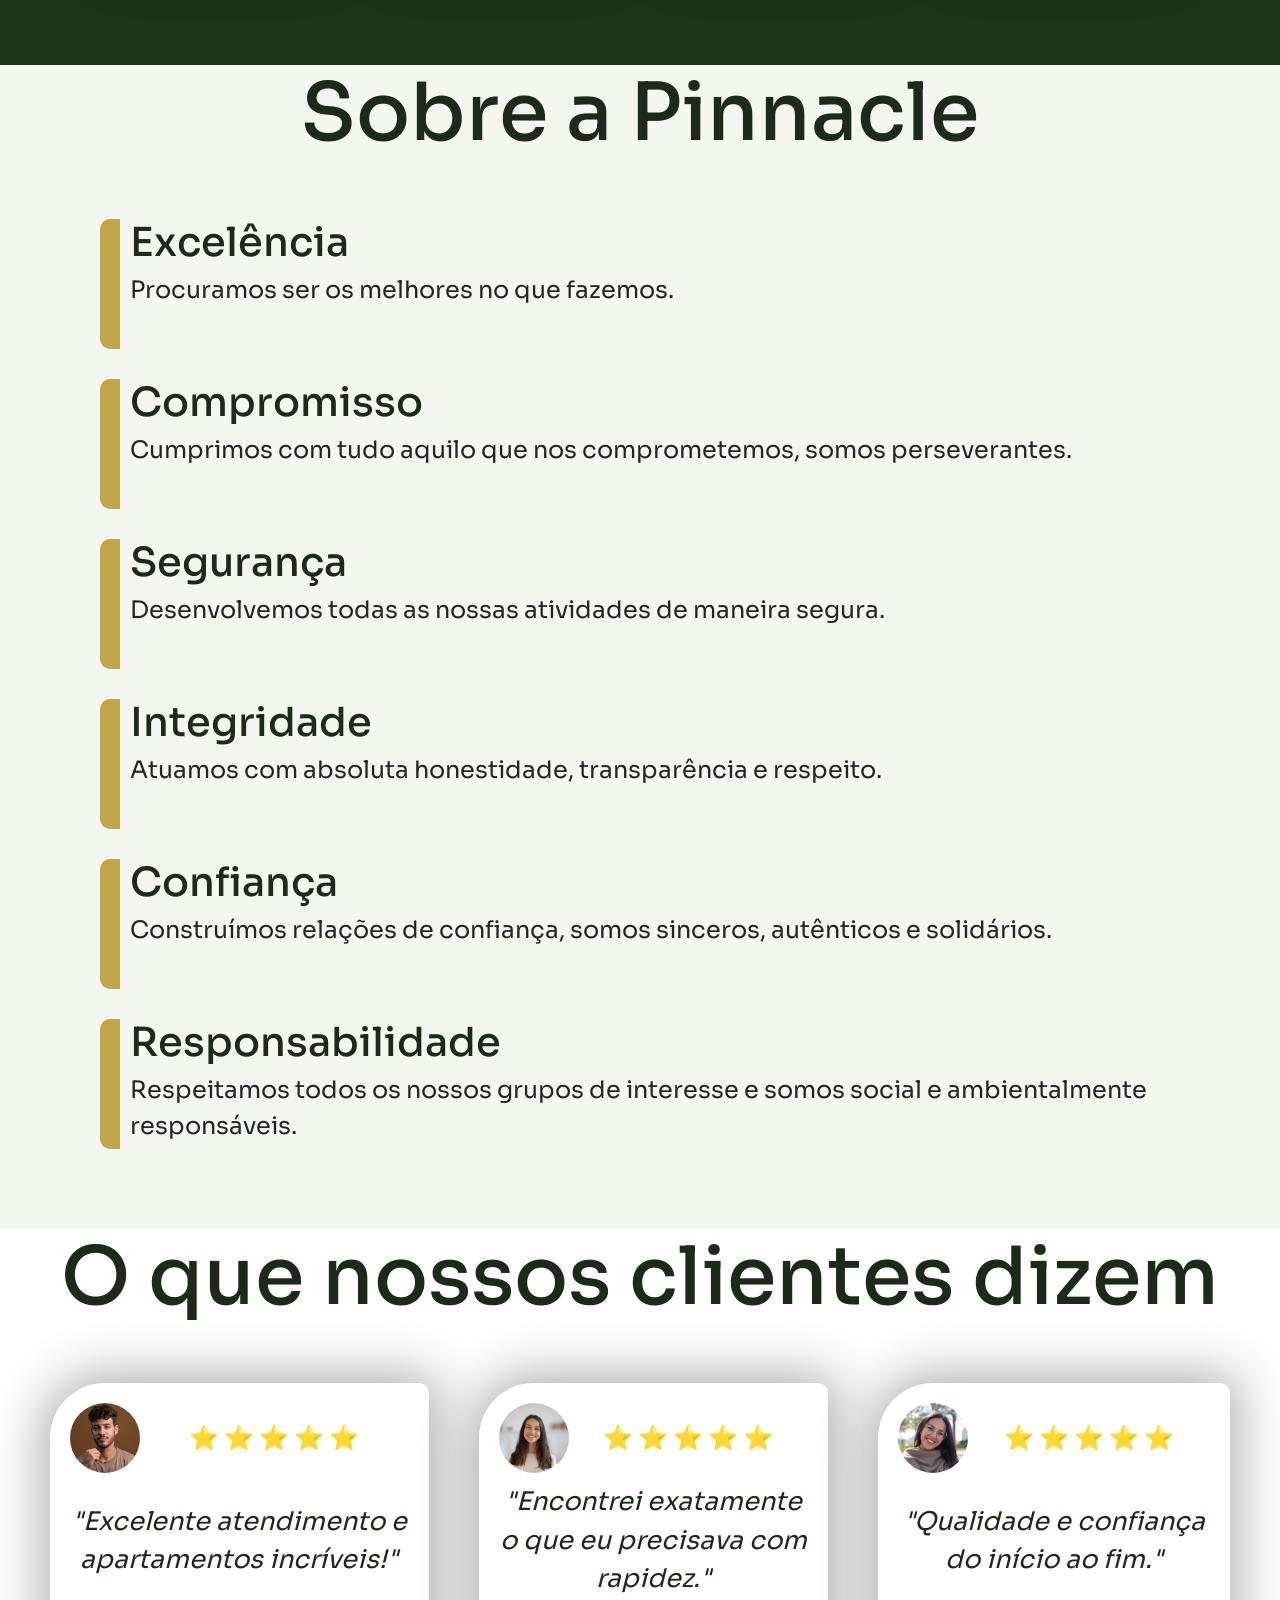
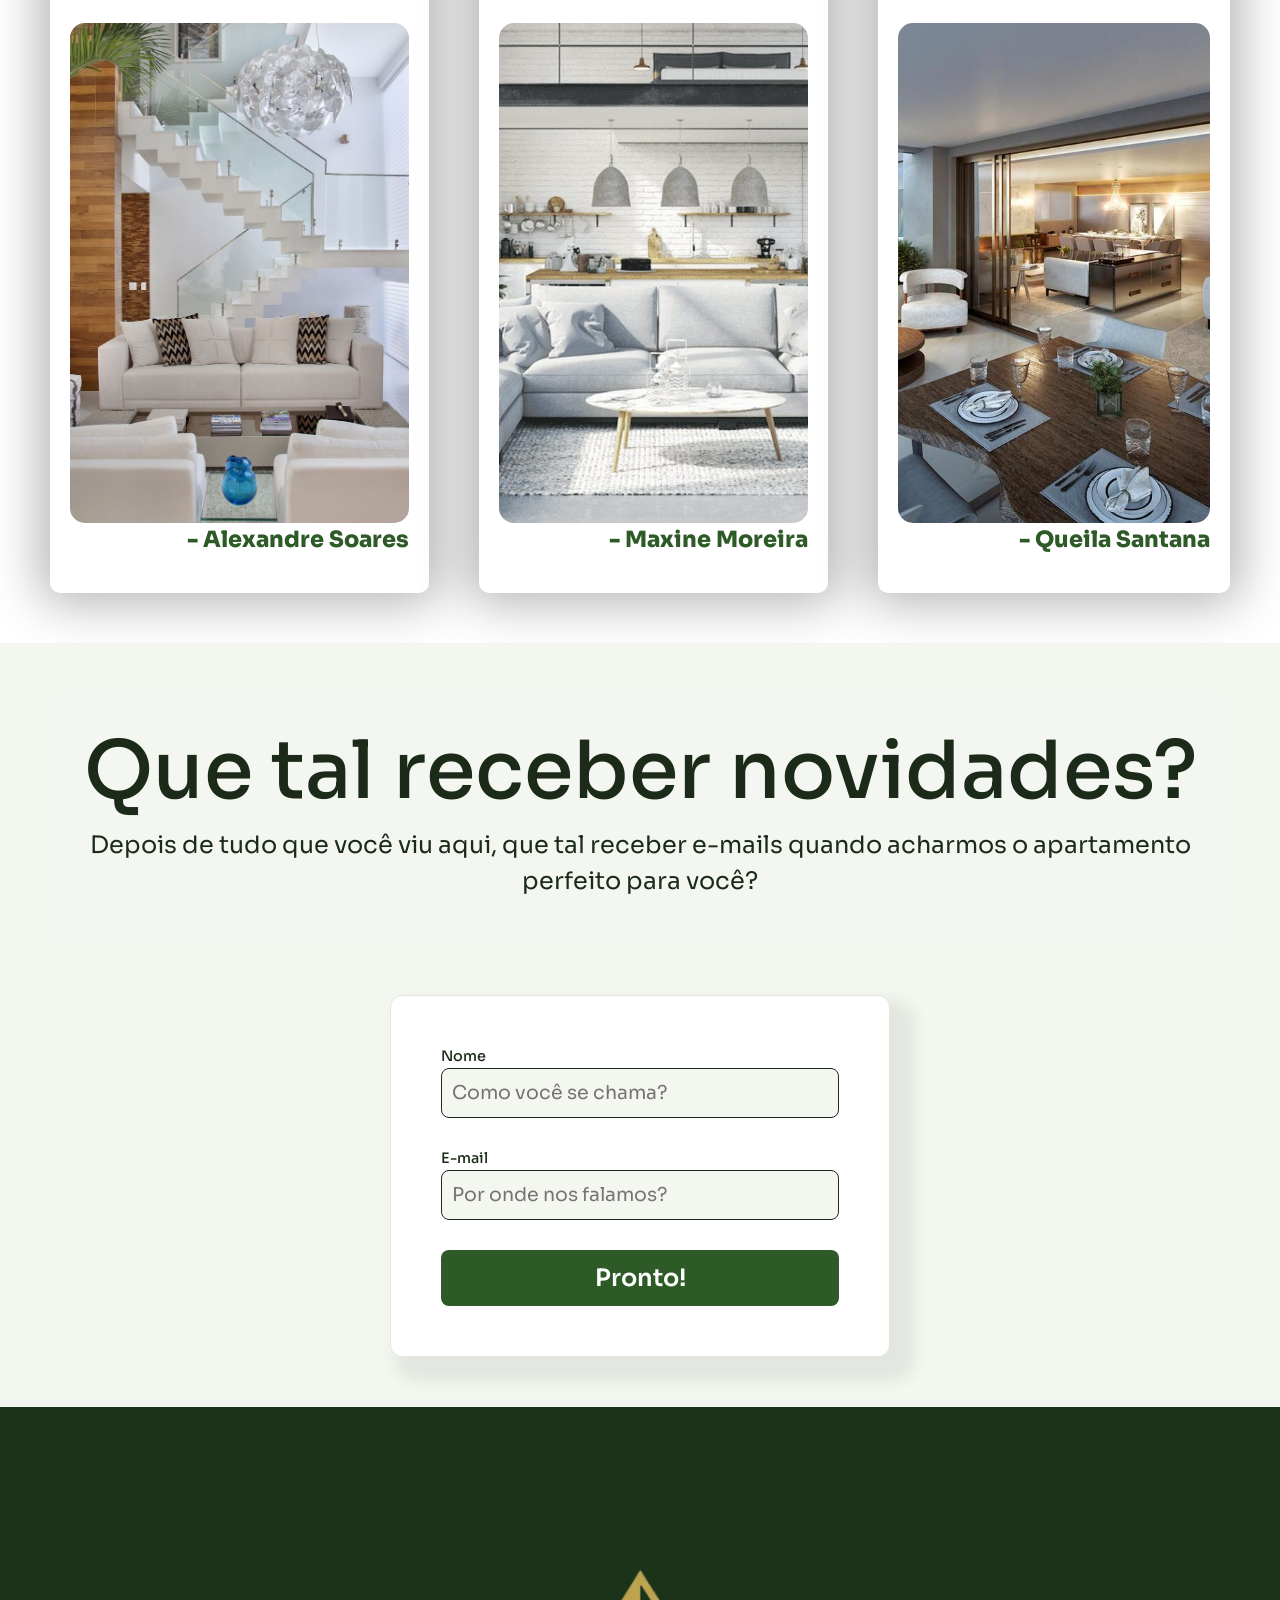
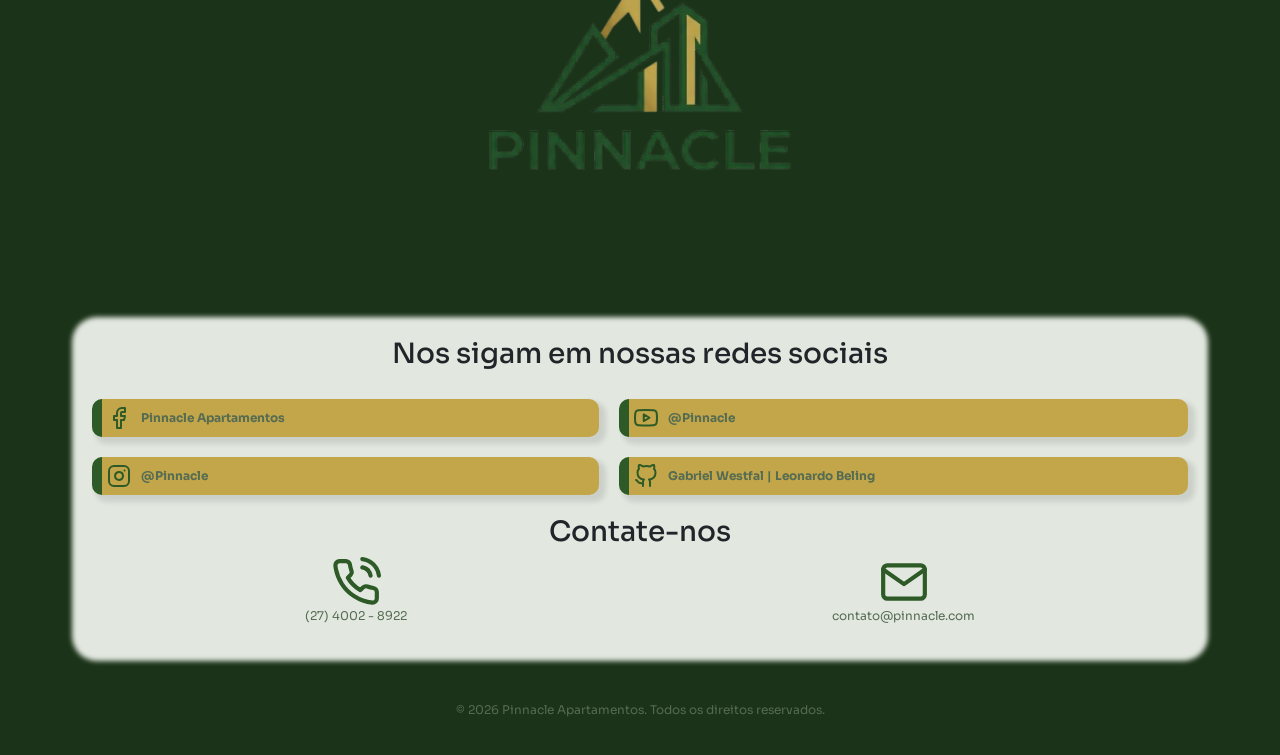
==== commit b1dc7b5c: "mudança de estado de indisponivel para disponivel" ====
--- a/HTML/index.html
+++ b/HTML/index.html
@@ -58,7 +58,7 @@
                     <option value="aluguel">Alugar</option>
                 </select>
                 <select name="preco" id="sltPreco" required>
-                    <option value="" disabled selected>Selecione a Negociação</option>
+                    <option value="todos"  selected>Todos</option>
                 </select>
                 <input type="submit" value="Buscar">
             </form>
--- a/css/estiloGlobal.css
+++ b/css/estiloGlobal.css
@@ -67,6 +67,7 @@
 nav ul {
     display: flex;
     margin-bottom: 0;
+    
 }
 nav ul button {
     margin-right: 10px;
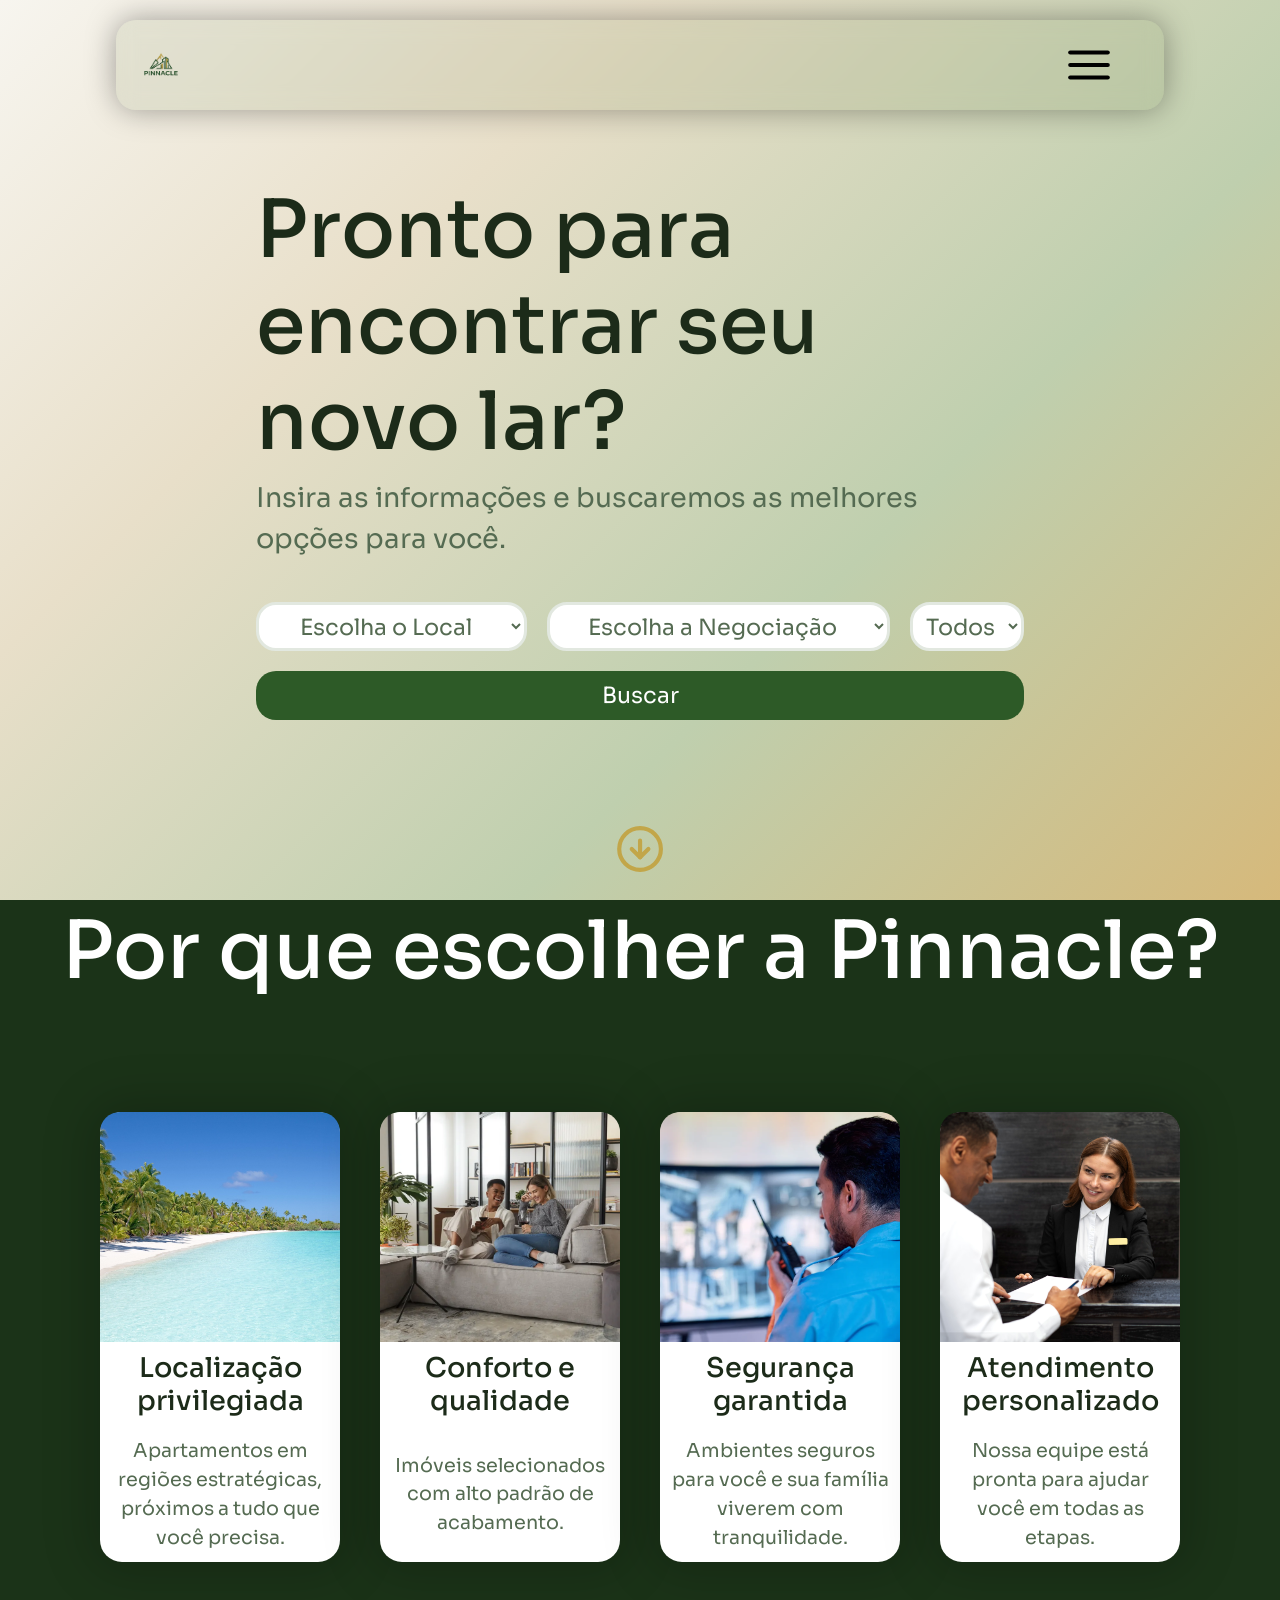
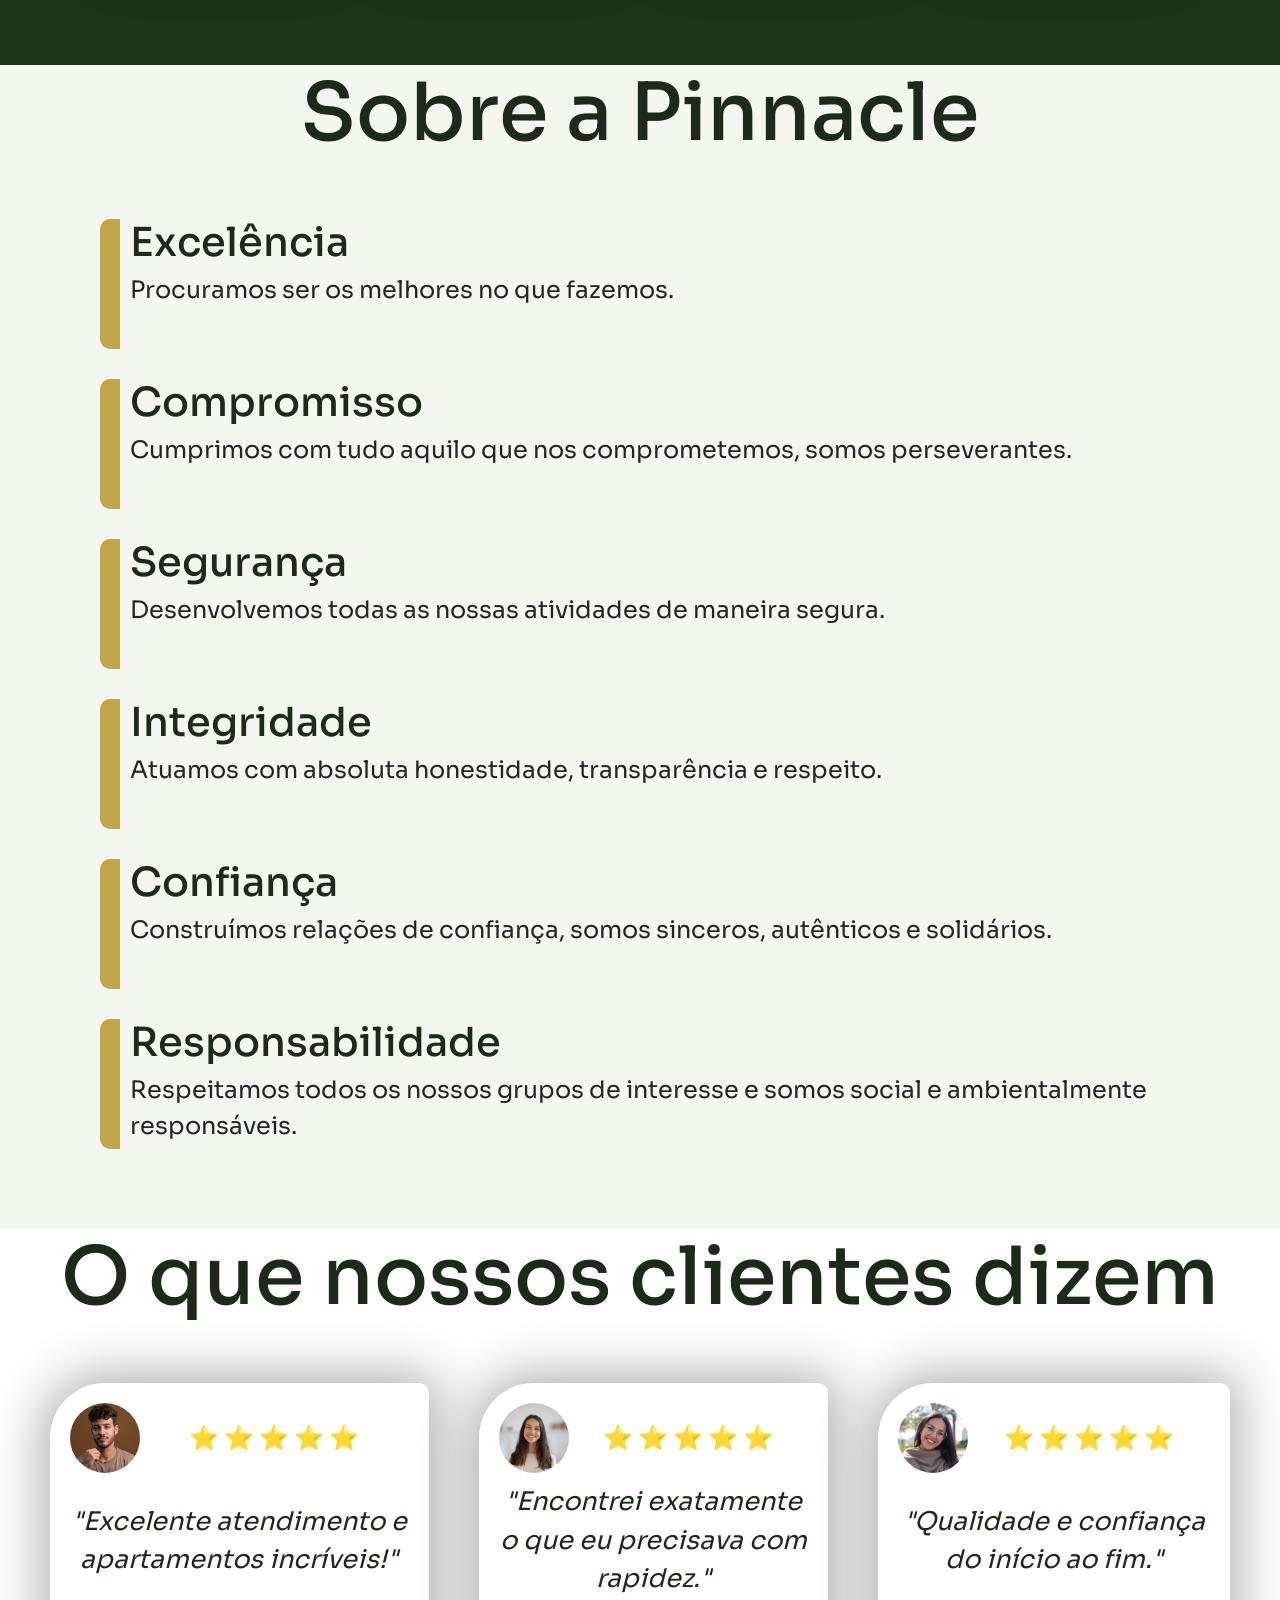
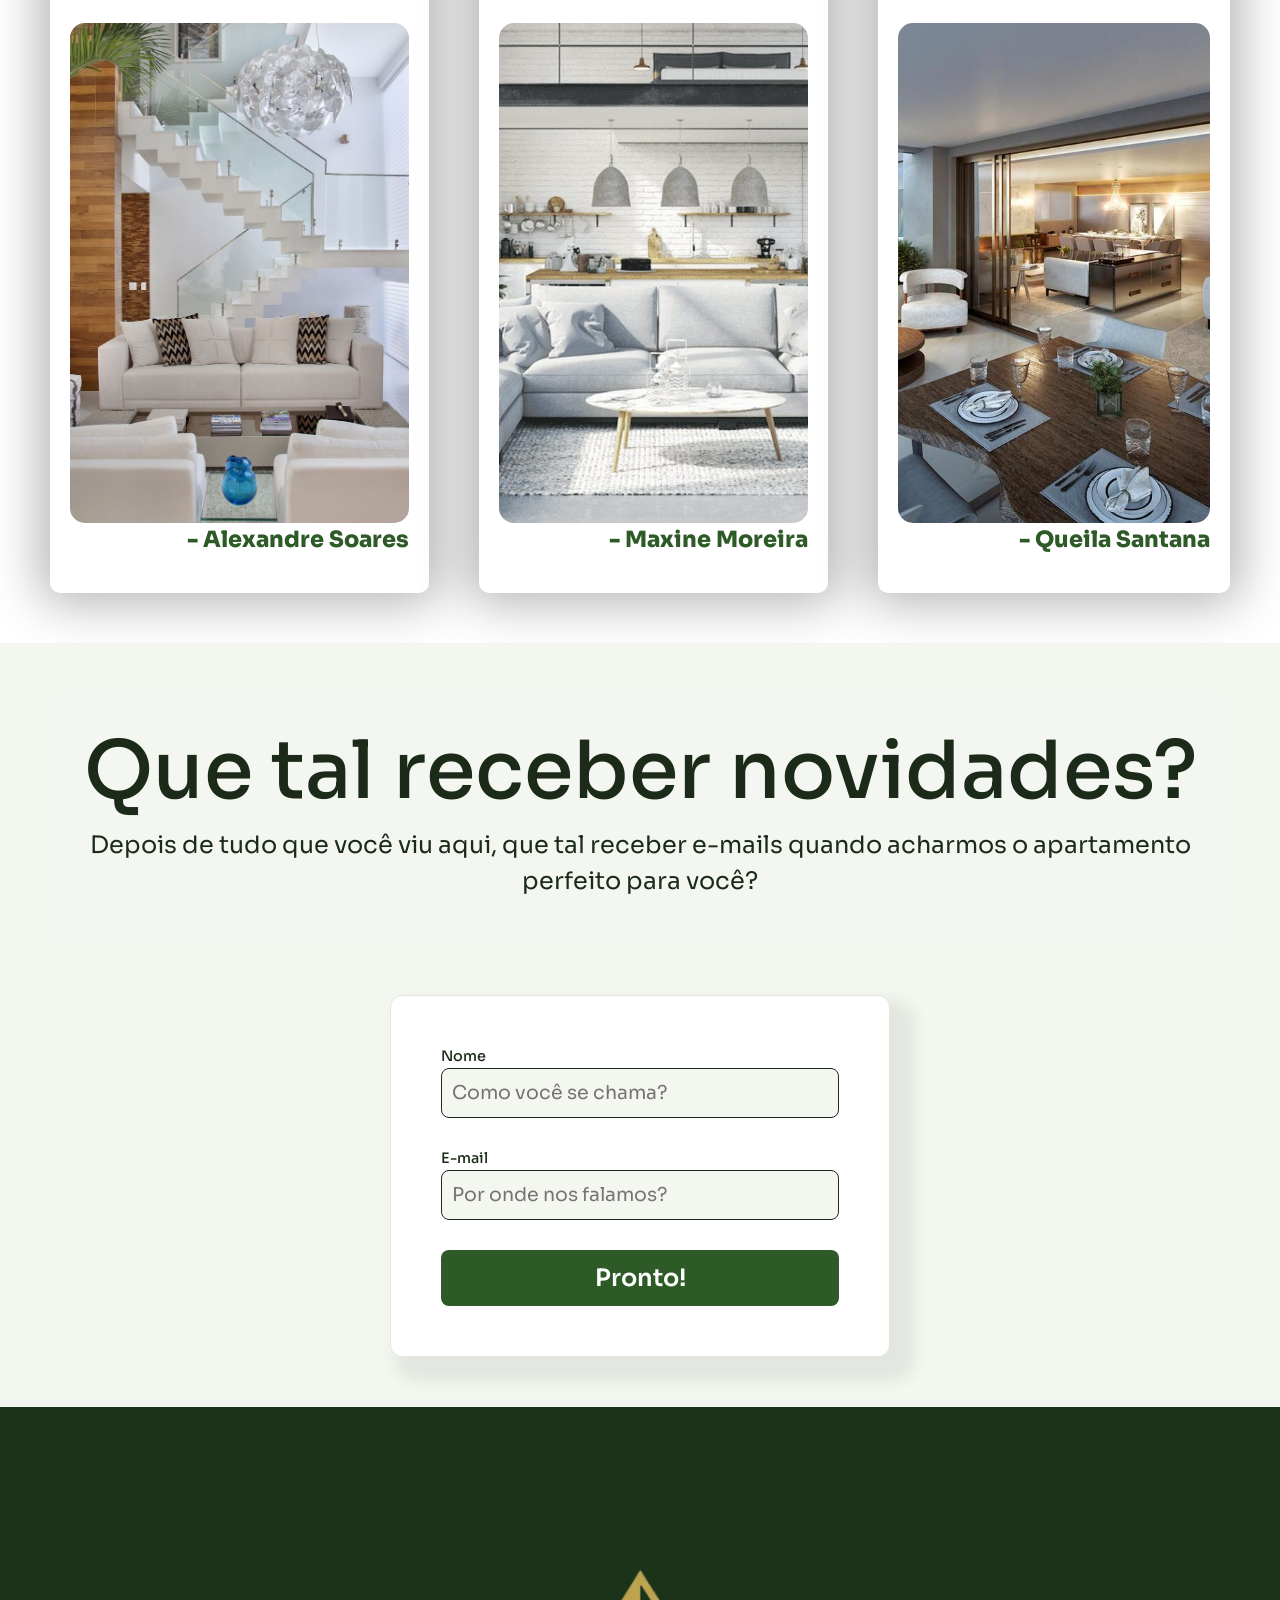
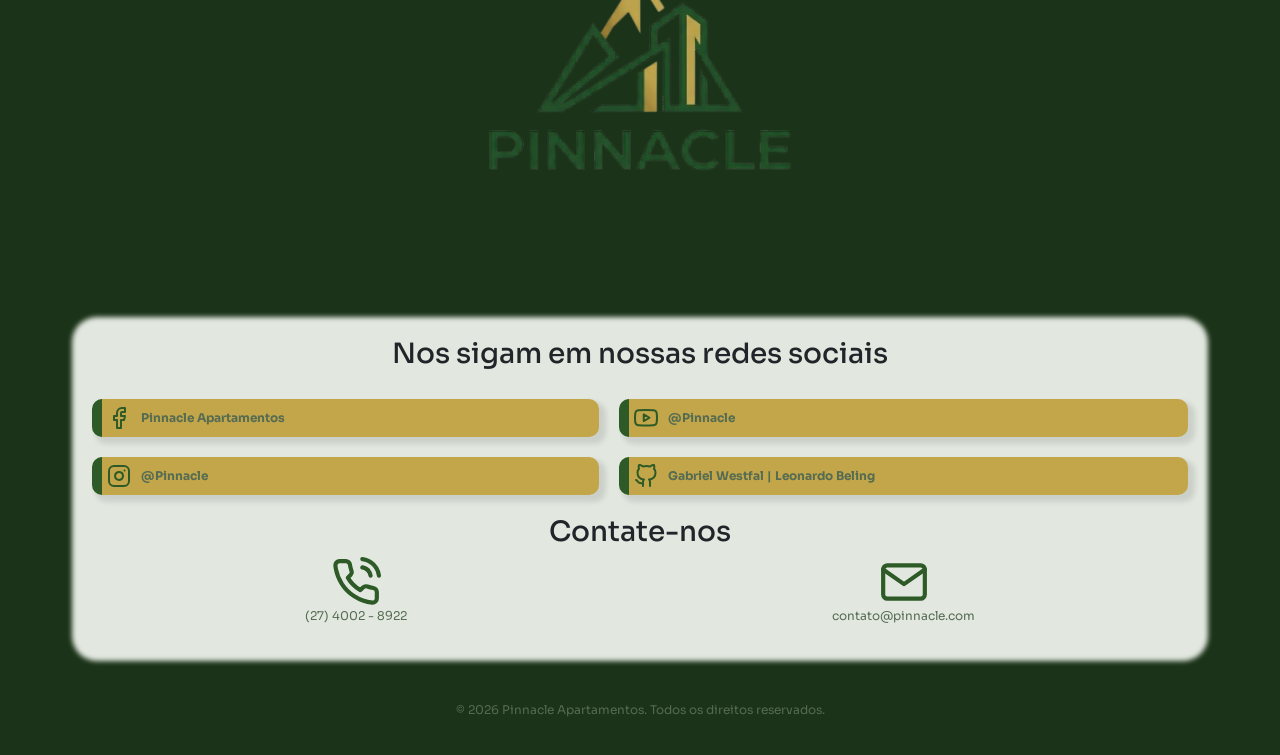
==== commit 6069ec82: "Versão final do projeto." ====
--- a/HTML/index.html
+++ b/HTML/index.html
@@ -16,7 +16,8 @@
         <nav>
             <ul>
                 <a href="index.html"><button>Início</button></a>
-                <a href="sobre.html"><button>Sobre</button></a>
+                <a href="rental.html?preco=todos"><button>Imóveis</button></a>
+                <a href="about.html"><button>Sobre</button></a>
                 <a href="contact.html"><button>Contatos</button></a>
             </ul>
             <ul>
@@ -29,7 +30,8 @@
             <img src="../assets/icons/menu.svg" alt="Seções" class="nav-link dropdown-toggle" role="button" data-bs-toggle="dropdown" aria-expanded="false">
           <ul class="dropdown-menu">
             <li><a class="dropdown-item" href="index.html">Início</a></li>
-            
+            <li><a class="dropdown-item" href="rental.html?preco=todos">Imóveis</a></li>
+            <li><a class="dropdown-item" href="about.html">Sobre</a></li>
             <li><a class="dropdown-item" href="contact.html">Contatos</a></li>
             <li><a class="dropdown-item" href="about.html">Sobre</a></li>
             <li><hr class="dropdown-divider"></li>
@@ -138,7 +140,7 @@
                     <span>&#11088; &#11088; &#11088; &#11088; &#11088;</span>
                     <img class="foto_perfil"
                         src="../assets/pictures/perfil1.avif"
-                        alt="Foto Taylor Swift">
+                        alt="Foto Alexandre Soares">
                     <p class="comment">"Excelente atendimento e apartamentos incríveis!"</p>
                     <img src="../assets/pictures/avaliacao1.jpg" class="fotos">
                     <p class="author"><strong>- Alexandre Soares</strong></p>
@@ -147,7 +149,7 @@
                     <span>&#11088; &#11088; &#11088; &#11088; &#11088;</span>
                     <img class="foto_perfil"
                         src="../assets/pictures/perfil2.jpg"
-                        alt="Foto Kevin Hart">
+                        alt="Foto Maxine Moreira">
                     <p class="comment">"Encontrei exatamente o que eu precisava com rapidez."</p>
                     <img src="../assets/pictures/avaliacao2.jpg" class="fotos">
                     <p class="author"><strong>- Maxine Moreira</strong></p>
@@ -156,7 +158,7 @@
                     <span>&#11088; &#11088; &#11088; &#11088; &#11088;</span>
                     <img class="foto_perfil"
                         src="../assets/pictures/perfil3.avif"
-                        alt="Foto Ariana Grande">
+                        alt="Foto Queila Santana">
                     <p class="comment">"Qualidade e confiança do início ao fim."</p>
                     <img src="../assets/pictures/avaliacao3.jpg" class="fotos">
                     <p class="author"><strong>- Queila Santana</strong></p>
--- a/css/estiloGlobal.css
+++ b/css/estiloGlobal.css
@@ -184,7 +184,7 @@
     bottom: 20px;
     right: 20px;
 }
-@media (max-width: 1300px) {
+@media (max-width: 1500px) {
     .menu {
         display: flex;
     }
--- a/css/index.css
+++ b/css/index.css
@@ -71,6 +71,7 @@
     outline: none;
 }
 #hero form input[type="submit"] {
+    grid-column: span 3;
     background-color: var(--brand-primary);
     color: var(--text-light);
     border: none;
@@ -400,7 +401,7 @@
 }
 
 /* Breakpoint - SMARTPHONE */
-@media (max-width: 768px) {
+@media (max-width: 850px) {
     main{
         font-size: 12px;
     }
@@ -411,7 +412,8 @@
     }
 
     #hero form {
-        display: grid;
+        display: flex;
+        flex-direction: column;
         grid-column: span 3;
         grid-template-columns: 1fr;
         grid-template-rows: repeat(3, 1fr);
